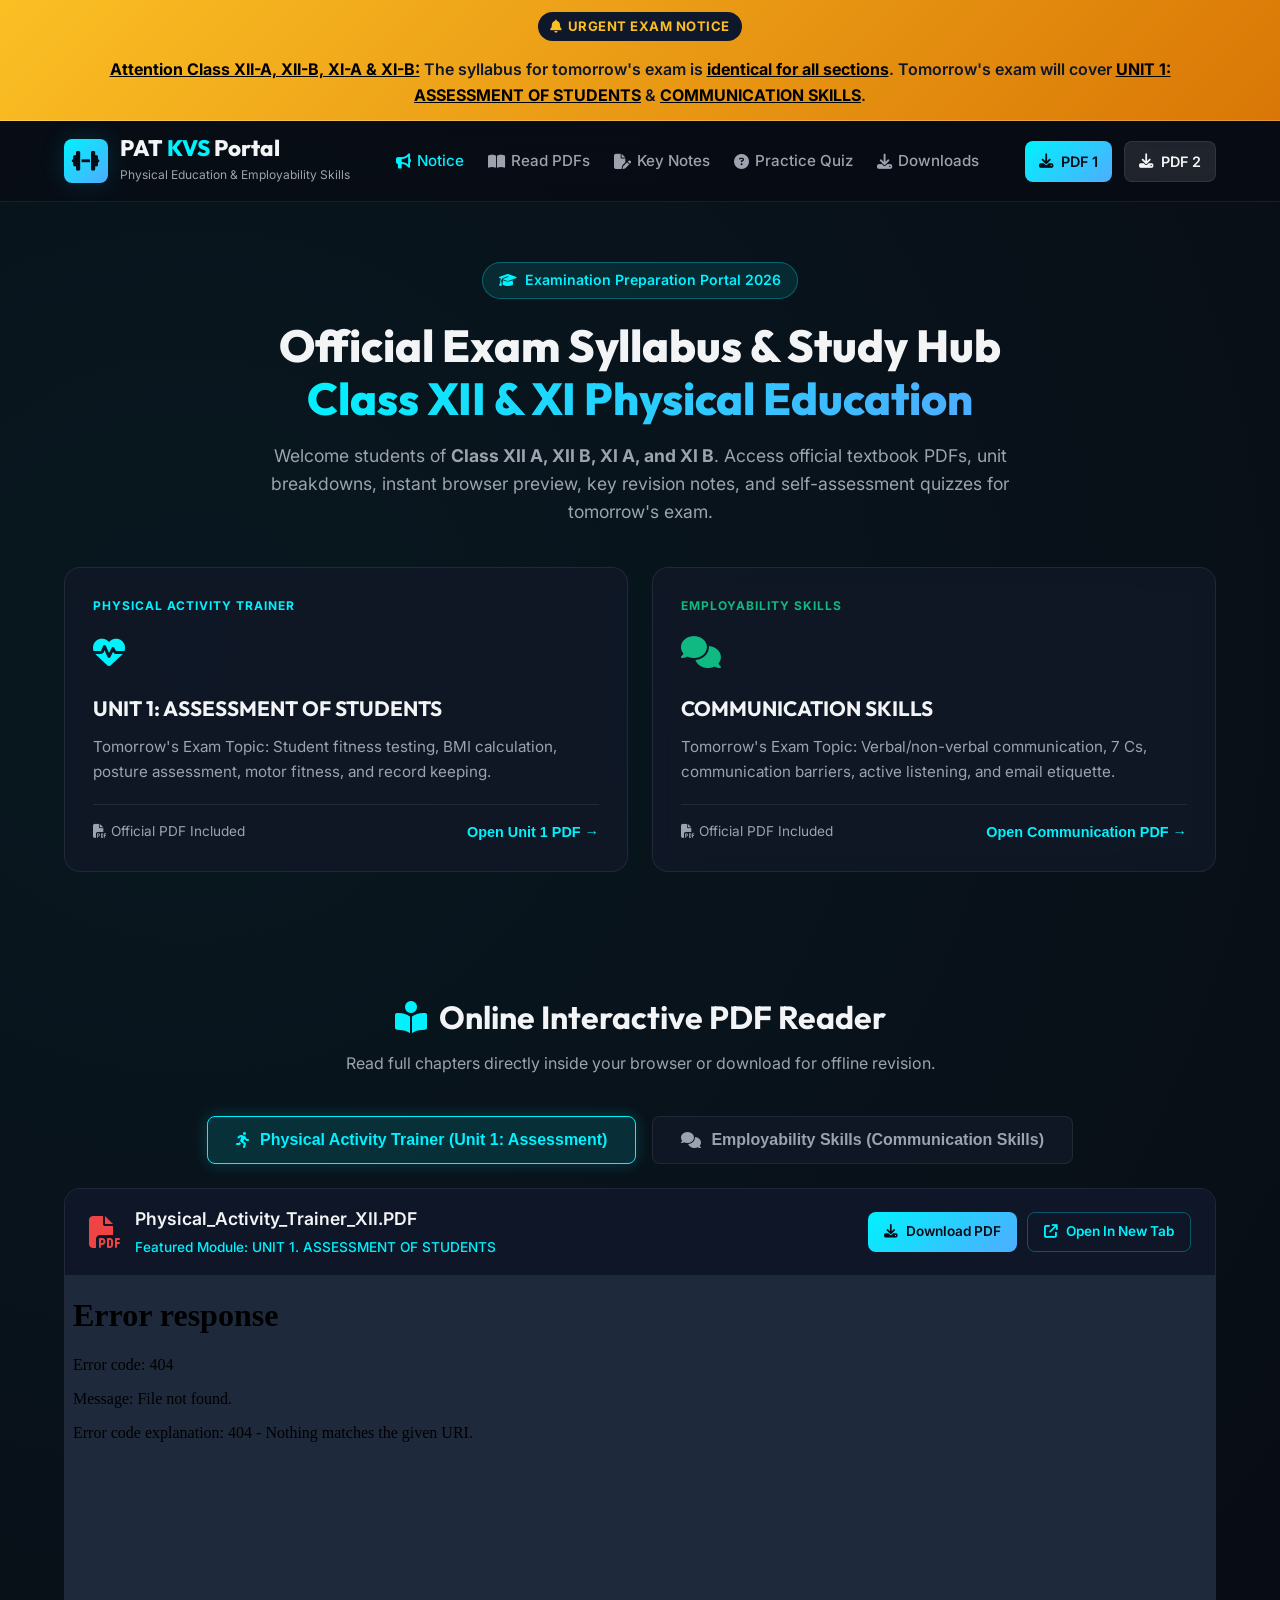
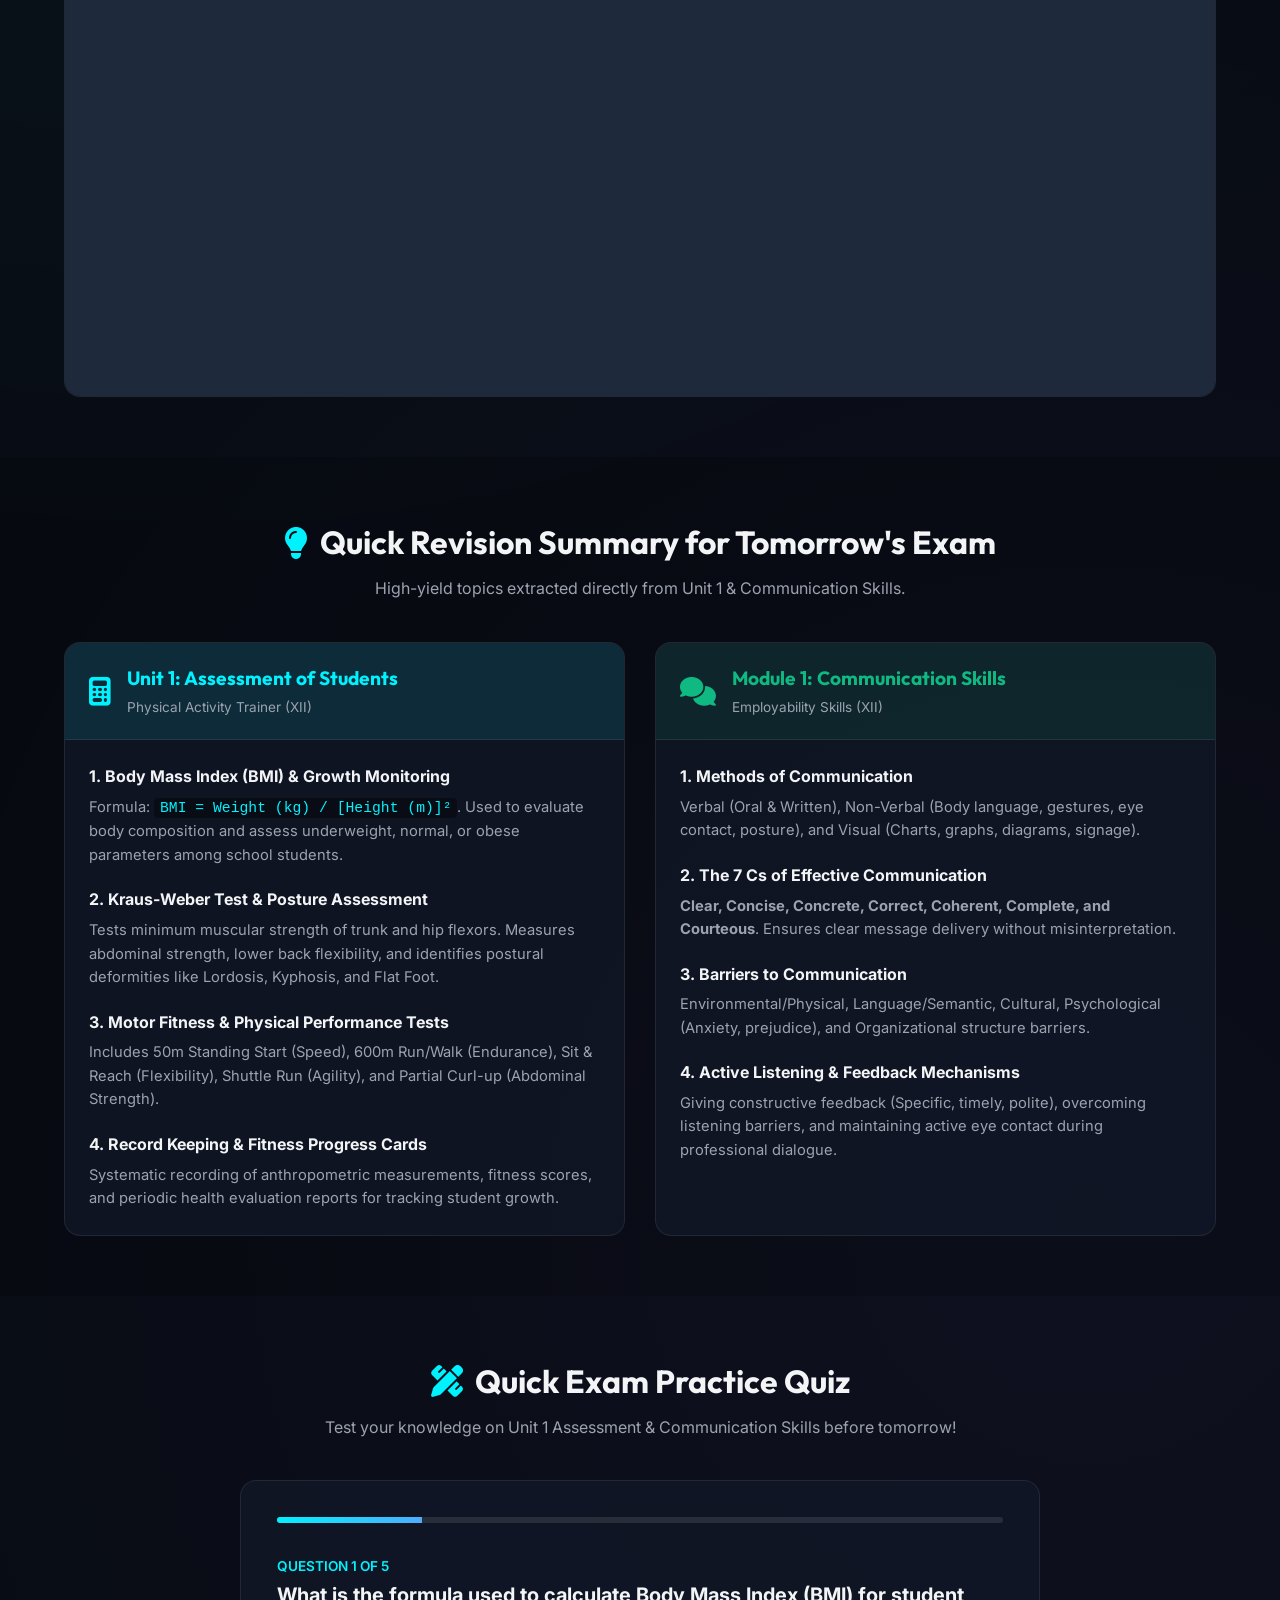
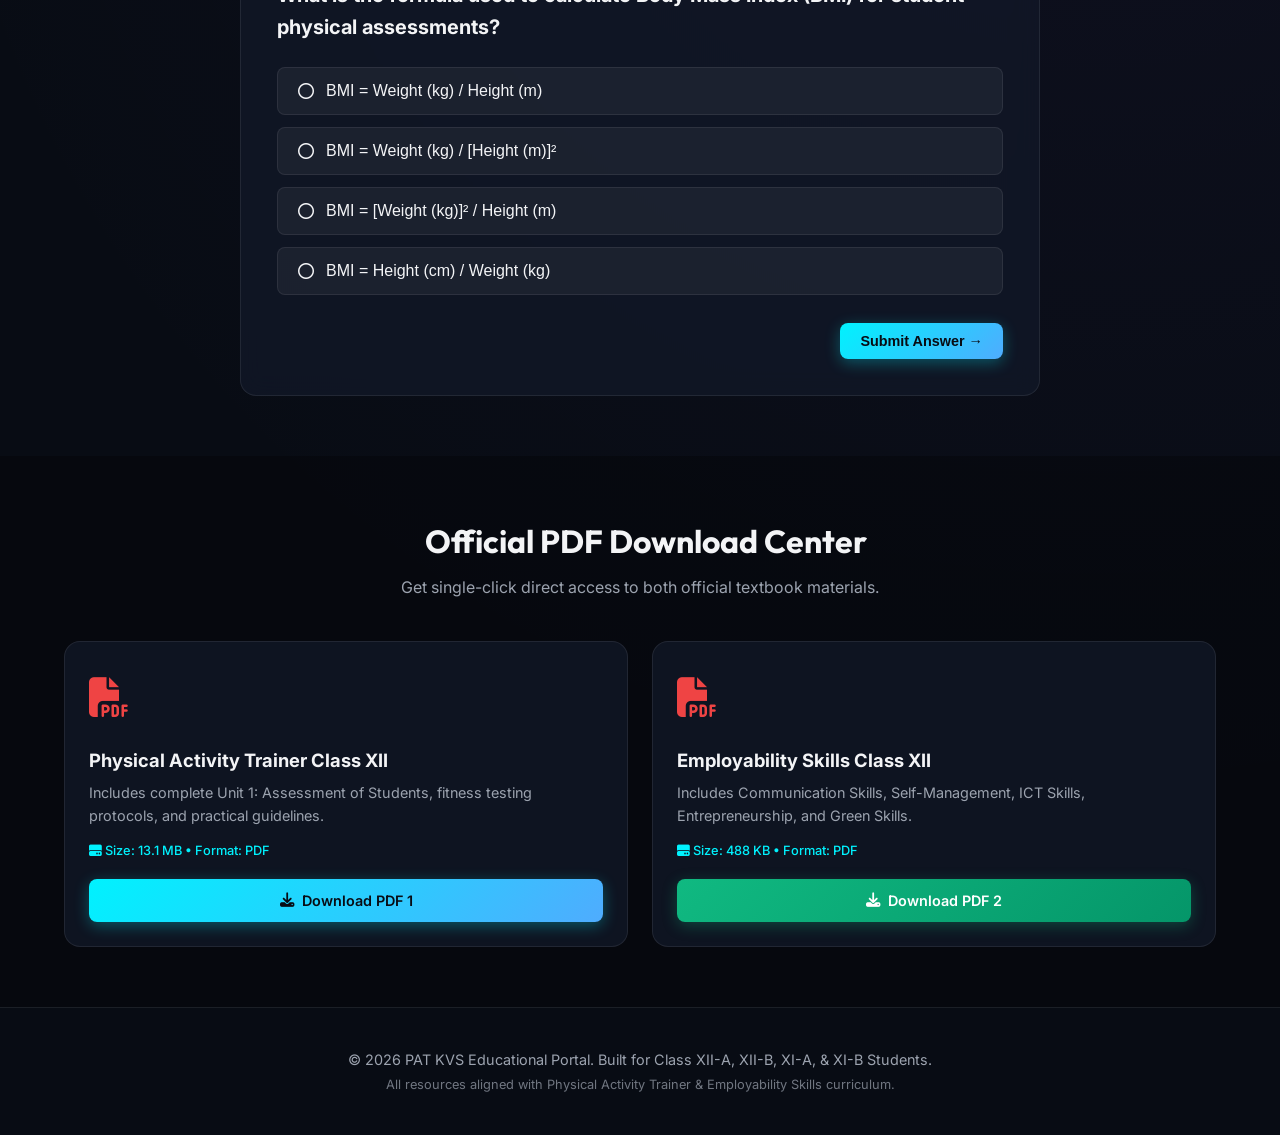
==== public/index.html @ f2307ec0 "Fix Vercel 404 deployment issue: add dual root & public asset mapping and clean static routes" ====
<!DOCTYPE html>
<html lang="en">
<head>
    <meta charset="UTF-8">
    <meta name="viewport" content="width=device-width, initial-scale=1.0">
    <title>KVS Physical Education & Employability Skills Portal | Class XI & XII Exam Syllabus</title>
    <meta name="description" content="Official Study Portal for Physical Activity Trainer (Unit 1: Assessment of Students) and Employability Skills (Communication Skills) for Class XII-A, XII-B, XI-A, XI-B.">
    <!-- Google Fonts -->
    <link rel="preconnect" href="https://fonts.googleapis.com">
    <link rel="preconnect" href="https://fonts.gstatic.com" crossorigin>
    <link href="https://fonts.googleapis.com/css2?family=Inter:wght@300;400;500;600;700&family=Outfit:wght@500;600;700;800&display=swap" rel="stylesheet">
    <!-- Font Awesome Icons -->
    <link rel="stylesheet" href="https://cdnjs.cloudflare.com/ajax/libs/font-awesome/6.4.0/css/all.min.css">
    <link rel="stylesheet" href="style.css">
</head>
<body>
    <!-- Top Announcement Bar -->
    <div class="announcement-bar" id="announcement-banner">
        <div class="container announcement-content">
            <span class="pulse-badge"><i class="fa-solid fa-bell"></i> URGENT EXAM NOTICE</span>
            <p class="announcement-text">
                <strong>Attention Class XII-A, XII-B, XI-A & XI-B:</strong> The syllabus for tomorrow's exam is <strong>identical for all sections</strong>. 
                Tomorrow's exam will cover <strong>UNIT 1: ASSESSMENT OF STUDENTS</strong> & <strong>COMMUNICATION SKILLS</strong>.
            </p>
        </div>
    </div>

    <!-- Navigation Header -->
    <header class="navbar">
        <div class="container navbar-container">
            <div class="logo-group">
                <div class="logo-icon">
                    <i class="fa-solid fa-dumbbell"></i>
                </div>
                <div class="logo-text">
                    <h1>PAT <span>KVS</span> Portal</h1>
                    <span class="sub-logo">Physical Education & Employability Skills</span>
                </div>
            </div>

            <nav class="nav-links">
                <a href="#notice" class="nav-item active"><i class="fa-solid fa-bullhorn"></i> Notice</a>
                <a href="#viewer" class="nav-item"><i class="fa-solid fa-book-open"></i> Read PDFs</a>
                <a href="#study-notes" class="nav-item"><i class="fa-solid fa-file-pen"></i> Key Notes</a>
                <a href="#quiz" class="nav-item"><i class="fa-solid fa-circle-question"></i> Practice Quiz</a>
                <a href="#downloads" class="nav-item"><i class="fa-solid fa-download"></i> Downloads</a>
            </nav>

            <div class="action-buttons">
                <a href="pdfs/Physical_Activity_Trainer_XII.pdf" download class="btn btn-primary-sm">
                    <i class="fa-solid fa-download"></i> PDF 1
                </a>
                <a href="pdfs/Employability_Skills_XII.pdf" download class="btn btn-secondary-sm">
                    <i class="fa-solid fa-download"></i> PDF 2
                </a>
            </div>
        </div>
    </header>

    <!-- Main Content -->
    <main>
        <!-- Hero Section -->
        <section class="hero" id="notice">
            <div class="container hero-container">
                <div class="hero-badge">
                    <i class="fa-solid fa-graduation-cap"></i> Examination Preparation Portal 2026
                </div>
                <h1 class="hero-title">
                    Official Exam Syllabus & Study Hub<br>
                    <span class="text-gradient">Class XII & XI Physical Education</span>
                </h1>
                <p class="hero-description">
                    Welcome students of <strong>Class XII A, XII B, XI A, and XI B</strong>. Access official textbook PDFs, unit breakdowns, instant browser preview, key revision notes, and self-assessment quizzes for tomorrow's exam.
                </p>

                <!-- High Priority Syllabus Cards -->
                <div class="syllabus-alert-grid">
                    <div class="alert-card card-pat">
                        <div class="card-tag">Physical Activity Trainer</div>
                        <div class="card-icon"><i class="fa-solid fa-heart-pulse"></i></div>
                        <h3>UNIT 1: ASSESSMENT OF STUDENTS</h3>
                        <p>Tomorrow's Exam Topic: Student fitness testing, BMI calculation, posture assessment, motor fitness, and record keeping.</p>
                        <div class="card-meta">
                            <span><i class="fa-solid fa-file-pdf"></i> Official PDF Included</span>
                            <button onclick="switchTab('pat')" class="link-btn">Open Unit 1 PDF &rarr;</button>
                        </div>
                    </div>

                    <div class="alert-card card-es">
                        <div class="card-tag">Employability Skills</div>
                        <div class="card-icon"><i class="fa-solid fa-comments"></i></div>
                        <h3>COMMUNICATION SKILLS</h3>
                        <p>Tomorrow's Exam Topic: Verbal/non-verbal communication, 7 Cs, communication barriers, active listening, and email etiquette.</p>
                        <div class="card-meta">
                            <span><i class="fa-solid fa-file-pdf"></i> Official PDF Included</span>
                            <button onclick="switchTab('es')" class="link-btn">Open Communication PDF &rarr;</button>
                        </div>
                    </div>
                </div>
            </div>
        </section>

        <!-- Interactive PDF Reader Section -->
        <section class="viewer-section" id="viewer">
            <div class="container">
                <div class="section-header">
                    <h2><i class="fa-solid fa-book-reader"></i> Online Interactive PDF Reader</h2>
                    <p>Read full chapters directly inside your browser or download for offline revision.</p>
                </div>

                <!-- Tab Controls -->
                <div class="tab-controls">
                    <button class="tab-btn active" id="tab-pat" onclick="switchTab('pat')">
                        <i class="fa-solid fa-person-running"></i>
                        <span>Physical Activity Trainer (Unit 1: Assessment)</span>
                    </button>
                    <button class="tab-btn" id="tab-es" onclick="switchTab('es')">
                        <i class="fa-solid fa-comments"></i>
                        <span>Employability Skills (Communication Skills)</span>
                    </button>
                </div>

                <!-- PDF Viewer Display Card -->
                <div class="pdf-card">
                    <div class="pdf-toolbar">
                        <div class="pdf-info">
                            <i class="fa-solid fa-file-pdf pdf-icon"></i>
                            <div>
                                <h4 id="pdf-title">Physical_Activity_Trainer_XII.PDF</h4>
                                <span class="pdf-subtitle" id="pdf-subtitle">Featured Module: UNIT 1. ASSESSMENT OF STUDENTS</span>
                            </div>
                        </div>
                        <div class="pdf-actions">
                            <a id="pdf-download-link" href="pdfs/Physical_Activity_Trainer_XII.pdf" download class="btn btn-action">
                                <i class="fa-solid fa-download"></i> Download PDF
                            </a>
                            <a id="pdf-open-link" href="pdfs/Physical_Activity_Trainer_XII.pdf" target="_blank" class="btn btn-action-outline">
                                <i class="fa-solid fa-arrow-up-right-from-square"></i> Open In New Tab
                            </a>
                        </div>
                    </div>

                    <!-- PDF Frame -->
                    <div class="pdf-frame-container">
                        <iframe id="pdf-frame" src="pdfs/Physical_Activity_Trainer_XII.pdf#toolbar=1" title="Syllabus PDF Viewer"></iframe>
                        <div class="pdf-fallback" id="pdf-fallback">
                            <p>If the PDF viewer does not load automatically on your mobile device, click below to open or download:</p>
                            <a id="pdf-fallback-link" href="pdfs/Physical_Activity_Trainer_XII.pdf" target="_blank" class="btn btn-primary">
                                <i class="fa-solid fa-file-pdf"></i> Open PDF Directly
                            </a>
                        </div>
                    </div>
                </div>
            </div>
        </section>

        <!-- Key Study Notes & Syllabus Summary -->
        <section class="notes-section" id="study-notes">
            <div class="container">
                <div class="section-header">
                    <h2><i class="fa-solid fa-lightbulb"></i> Quick Revision Summary for Tomorrow's Exam</h2>
                    <p>High-yield topics extracted directly from Unit 1 & Communication Skills.</p>
                </div>

                <div class="notes-grid">
                    <!-- Physical Activity Trainer Notes -->
                    <div class="note-card">
                        <div class="note-header pat-theme">
                            <i class="fa-solid fa-calculator"></i>
                            <div>
                                <h3>Unit 1: Assessment of Students</h3>
                                <span>Physical Activity Trainer (XII)</span>
                            </div>
                        </div>
                        <div class="note-body">
                            <div class="topic-item">
                                <h4>1. Body Mass Index (BMI) & Growth Monitoring</h4>
                                <p>Formula: <code>BMI = Weight (kg) / [Height (m)]²</code>. Used to evaluate body composition and assess underweight, normal, or obese parameters among school students.</p>
                            </div>
                            <div class="topic-item">
                                <h4>2. Kraus-Weber Test & Posture Assessment</h4>
                                <p>Tests minimum muscular strength of trunk and hip flexors. Measures abdominal strength, lower back flexibility, and identifies postural deformities like Lordosis, Kyphosis, and Flat Foot.</p>
                            </div>
                            <div class="topic-item">
                                <h4>3. Motor Fitness & Physical Performance Tests</h4>
                                <p>Includes 50m Standing Start (Speed), 600m Run/Walk (Endurance), Sit & Reach (Flexibility), Shuttle Run (Agility), and Partial Curl-up (Abdominal Strength).</p>
                            </div>
                            <div class="topic-item">
                                <h4>4. Record Keeping & Fitness Progress Cards</h4>
                                <p>Systematic recording of anthropometric measurements, fitness scores, and periodic health evaluation reports for tracking student growth.</p>
                            </div>
                        </div>
                    </div>

                    <!-- Employability Skills Notes -->
                    <div class="note-card">
                        <div class="note-header es-theme">
                            <i class="fa-solid fa-comments"></i>
                            <div>
                                <h3>Module 1: Communication Skills</h3>
                                <span>Employability Skills (XII)</span>
                            </div>
                        </div>
                        <div class="note-body">
                            <div class="topic-item">
                                <h4>1. Methods of Communication</h4>
                                <p>Verbal (Oral & Written), Non-Verbal (Body language, gestures, eye contact, posture), and Visual (Charts, graphs, diagrams, signage).</p>
                            </div>
                            <div class="topic-item">
                                <h4>2. The 7 Cs of Effective Communication</h4>
                                <p><strong>Clear, Concise, Concrete, Correct, Coherent, Complete, and Courteous</strong>. Ensures clear message delivery without misinterpretation.</p>
                            </div>
                            <div class="topic-item">
                                <h4>3. Barriers to Communication</h4>
                                <p>Environmental/Physical, Language/Semantic, Cultural, Psychological (Anxiety, prejudice), and Organizational structure barriers.</p>
                            </div>
                            <div class="topic-item">
                                <h4>4. Active Listening & Feedback Mechanisms</h4>
                                <p>Giving constructive feedback (Specific, timely, polite), overcoming listening barriers, and maintaining active eye contact during professional dialogue.</p>
                            </div>
                        </div>
                    </div>
                </div>
            </div>
        </section>

        <!-- Interactive Self-Assessment Quiz -->
        <section class="quiz-section" id="quiz">
            <div class="container">
                <div class="section-header">
                    <h2><i class="fa-solid fa-pen-ruler"></i> Quick Exam Practice Quiz</h2>
                    <p>Test your knowledge on Unit 1 Assessment & Communication Skills before tomorrow!</p>
                </div>

                <div class="quiz-card">
                    <div class="quiz-progress">
                        <div class="progress-bar" id="quiz-progress-bar"></div>
                    </div>
                    <div id="quiz-container">
                        <!-- Questions dynamically loaded via app.js -->
                    </div>
                </div>
            </div>
        </section>

        <!-- Download Center -->
        <section class="downloads-section" id="downloads">
            <div class="container">
                <div class="section-header">
                    <h2><i class="fa-solid fa-folder-arrow-down"></i> Official PDF Download Center</h2>
                    <p>Get single-click direct access to both official textbook materials.</p>
                </div>

                <div class="download-grid">
                    <div class="download-card">
                        <div class="dl-icon"><i class="fa-solid fa-file-pdf"></i></div>
                        <div class="dl-details">
                            <h3>Physical Activity Trainer Class XII</h3>
                            <p>Includes complete Unit 1: Assessment of Students, fitness testing protocols, and practical guidelines.</p>
                            <span class="dl-size"><i class="fa-solid fa-hard-drive"></i> Size: 13.1 MB &bull; Format: PDF</span>
                        </div>
                        <a href="pdfs/Physical_Activity_Trainer_XII.pdf" download class="btn btn-primary">
                            <i class="fa-solid fa-download"></i> Download PDF 1
                        </a>
                    </div>

                    <div class="download-card">
                        <div class="dl-icon"><i class="fa-solid fa-file-pdf"></i></div>
                        <div class="dl-details">
                            <h3>Employability Skills Class XII</h3>
                            <p>Includes Communication Skills, Self-Management, ICT Skills, Entrepreneurship, and Green Skills.</p>
                            <span class="dl-size"><i class="fa-solid fa-hard-drive"></i> Size: 488 KB &bull; Format: PDF</span>
                        </div>
                        <a href="pdfs/Employability_Skills_XII.pdf" download class="btn btn-secondary">
                            <i class="fa-solid fa-download"></i> Download PDF 2
                        </a>
                    </div>
                </div>
            </div>
        </section>
    </main>

    <!-- Footer -->
    <footer class="footer">
        <div class="container footer-content">
            <p>&copy; 2026 PAT KVS Educational Portal. Built for Class XII-A, XII-B, XI-A, & XI-B Students.</p>
            <p class="footer-sub">All resources aligned with Physical Activity Trainer & Employability Skills curriculum.</p>
        </div>
    </footer>

    <script src="app.js"></script>
</body>
</html>
---- public/style.css ----
:root {
    --bg-dark: #080c14;
    --bg-card: rgba(18, 25, 41, 0.75);
    --bg-card-hover: rgba(28, 38, 61, 0.85);
    --primary: #00f2fe;
    --primary-gradient: linear-gradient(135deg, #00f2fe 0%, #4facfe 100%);
    --secondary: #10b981;
    --secondary-gradient: linear-gradient(135deg, #10b981 0%, #059669 100%);
    --accent: #8b5cf6;
    --accent-gradient: linear-gradient(135deg, #a855f7 0%, #6366f1 100%);
    --warning: #f59e0b;
    --warning-gradient: linear-gradient(135deg, #fbbf24 0%, #d97706 100%);
    --text-main: #f3f4f6;
    --text-muted: #9ca3af;
    --border-color: rgba(255, 255, 255, 0.08);
    --border-glow: rgba(0, 242, 254, 0.3);
    --radius-sm: 8px;
    --radius-md: 16px;
    --radius-lg: 24px;
    --shadow-glow: 0 0 25px rgba(0, 242, 254, 0.15);
    --font-heading: 'Outfit', sans-serif;
    --font-body: 'Inter', sans-serif;
}

* {
    margin: 0;
    padding: 0;
    box-sizing: border-box;
    scroll-behavior: smooth;
}

body {
    background-color: var(--bg-dark);
    color: var(--text-main);
    font-family: var(--font-body);
    line-height: 1.6;
    overflow-x: hidden;
    background-image: 
        radial-gradient(circle at 15% 15%, rgba(0, 242, 254, 0.05) 0%, transparent 40%),
        radial-gradient(circle at 85% 65%, rgba(139, 92, 246, 0.05) 0%, transparent 40%);
}

.container {
    max-width: 1200px;
    margin: 0 auto;
    padding: 0 24px;
}

/* Announcement Bar */
.announcement-bar {
    background: var(--warning-gradient);
    color: #0f172a;
    padding: 12px 0;
    font-weight: 600;
    border-bottom: 1px solid rgba(255, 255, 255, 0.2);
}

.announcement-content {
    display: flex;
    align-items: center;
    gap: 16px;
    justify-content: center;
    flex-wrap: wrap;
    text-align: center;
}

.pulse-badge {
    background: #0f172a;
    color: #fbbf24;
    padding: 4px 12px;
    border-radius: 20px;
    font-size: 0.82rem;
    font-weight: 700;
    letter-spacing: 0.5px;
    display: flex;
    align-items: center;
    gap: 6px;
    animation: pulse 2s infinite;
}

@keyframes pulse {
    0% { transform: scale(1); box-shadow: 0 0 0 0 rgba(251, 191, 36, 0.4); }
    70% { transform: scale(1.03); box-shadow: 0 0 0 10px rgba(251, 191, 36, 0); }
    100% { transform: scale(1); box-shadow: 0 0 0 0 rgba(251, 191, 36, 0); }
}

.announcement-text strong {
    color: #000;
    text-decoration: underline;
}

/* Navbar */
.navbar {
    background: rgba(8, 12, 20, 0.85);
    backdrop-filter: blur(16px);
    position: sticky;
    top: 0;
    z-index: 100;
    border-bottom: 1px solid var(--border-color);
}

.navbar-container {
    display: flex;
    justify-content: space-between;
    align-items: center;
    height: 80px;
}

.logo-group {
    display: flex;
    align-items: center;
    gap: 12px;
}

.logo-icon {
    width: 44px;
    height: 44px;
    background: var(--primary-gradient);
    border-radius: var(--radius-sm);
    display: flex;
    align-items: center;
    justify-content: center;
    color: #080c14;
    font-size: 1.4rem;
    box-shadow: var(--shadow-glow);
}

.logo-text h1 {
    font-family: var(--font-heading);
    font-size: 1.4rem;
    font-weight: 800;
    line-height: 1.1;
}

.logo-text h1 span {
    color: var(--primary);
}

.sub-logo {
    font-size: 0.75rem;
    color: var(--text-muted);
}

.nav-links {
    display: flex;
    gap: 24px;
}

.nav-item {
    color: var(--text-muted);
    text-decoration: none;
    font-weight: 500;
    font-size: 0.95rem;
    transition: all 0.3s ease;
    display: flex;
    align-items: center;
    gap: 6px;
}

.nav-item:hover, .nav-item.active {
    color: var(--primary);
}

.action-buttons {
    display: flex;
    gap: 12px;
}

.btn {
    display: inline-flex;
    align-items: center;
    justify-content: center;
    gap: 8px;
    padding: 10px 20px;
    border-radius: var(--radius-sm);
    font-weight: 600;
    font-size: 0.9rem;
    text-decoration: none;
    cursor: pointer;
    transition: all 0.3s ease;
    border: none;
}

.btn-primary-sm {
    background: var(--primary-gradient);
    color: #080c14;
    padding: 8px 14px;
}

.btn-secondary-sm {
    background: rgba(255, 255, 255, 0.1);
    color: var(--text-main);
    border: 1px solid var(--border-color);
    padding: 8px 14px;
}

.btn-primary-sm:hover, .btn-secondary-sm:hover {
    transform: translateY(-2px);
}

/* Buttons */
.btn-primary {
    background: var(--primary-gradient);
    color: #080c14;
    box-shadow: 0 4px 15px rgba(0, 242, 254, 0.3);
}

.btn-primary:hover {
    transform: translateY(-2px);
    box-shadow: 0 6px 20px rgba(0, 242, 254, 0.5);
}

.btn-secondary {
    background: var(--secondary-gradient);
    color: #ffffff;
    box-shadow: 0 4px 15px rgba(16, 185, 129, 0.3);
}

.btn-secondary:hover {
    transform: translateY(-2px);
    box-shadow: 0 6px 20px rgba(16, 185, 129, 0.5);
}

.btn-action {
    background: var(--primary-gradient);
    color: #080c14;
    padding: 8px 16px;
    font-size: 0.85rem;
}

.btn-action-outline {
    background: transparent;
    border: 1px solid var(--border-glow);
    color: var(--primary);
    padding: 8px 16px;
    font-size: 0.85rem;
}

.btn-action-outline:hover {
    background: rgba(0, 242, 254, 0.1);
}

/* Hero Section */
.hero {
    padding: 60px 0;
    text-align: center;
}

.hero-badge {
    display: inline-flex;
    align-items: center;
    gap: 8px;
    background: rgba(0, 242, 254, 0.1);
    border: 1px solid var(--border-glow);
    color: var(--primary);
    padding: 6px 16px;
    border-radius: 30px;
    font-size: 0.88rem;
    font-weight: 600;
    margin-bottom: 20px;
}

.hero-title {
    font-family: var(--font-heading);
    font-size: 2.8rem;
    font-weight: 800;
    line-height: 1.2;
    margin-bottom: 16px;
}

.text-gradient {
    background: var(--primary-gradient);
    -webkit-background-clip: text;
    -webkit-text-fill-color: transparent;
}

.hero-description {
    max-width: 780px;
    margin: 0 auto 40px auto;
    color: var(--text-muted);
    font-size: 1.1rem;
}

.syllabus-alert-grid {
    display: grid;
    grid-template-columns: repeat(auto-fit, minmax(320px, 1fr));
    gap: 24px;
    margin-top: 30px;
}

.alert-card {
    background: var(--bg-card);
    border: 1px solid var(--border-color);
    border-radius: var(--radius-md);
    padding: 28px;
    text-align: left;
    position: relative;
    backdrop-filter: blur(12px);
    transition: all 0.3s ease;
}

.alert-card:hover {
    transform: translateY(-4px);
    border-color: var(--border-glow);
    box-shadow: var(--shadow-glow);
}

.card-tag {
    font-size: 0.75rem;
    text-transform: uppercase;
    font-weight: 700;
    letter-spacing: 1px;
    color: var(--primary);
    margin-bottom: 12px;
}

.card-icon {
    font-size: 2rem;
    margin-bottom: 14px;
    color: var(--primary);
}

.card-es .card-tag, .card-es .card-icon {
    color: var(--secondary);
}

.alert-card h3 {
    font-family: var(--font-heading);
    font-size: 1.3rem;
    margin-bottom: 10px;
}

.alert-card p {
    color: var(--text-muted);
    font-size: 0.95rem;
    margin-bottom: 20px;
}

.card-meta {
    display: flex;
    justify-content: space-between;
    align-items: center;
    border-top: 1px solid var(--border-color);
    padding-top: 16px;
    font-size: 0.85rem;
    color: var(--text-muted);
}

.link-btn {
    background: none;
    border: none;
    color: var(--primary);
    font-weight: 600;
    cursor: pointer;
    font-size: 0.9rem;
    transition: transform 0.2s ease;
}

.link-btn:hover {
    transform: translateX(4px);
}

/* Sections */
.section-header {
    text-align: center;
    margin-bottom: 40px;
}

.section-header h2 {
    font-family: var(--font-heading);
    font-size: 2rem;
    font-weight: 700;
    margin-bottom: 8px;
    display: flex;
    align-items: center;
    justify-content: center;
    gap: 12px;
}

.section-header h2 i {
    color: var(--primary);
}

.section-header p {
    color: var(--text-muted);
}

/* Viewer Section */
.viewer-section {
    padding: 60px 0;
}

.tab-controls {
    display: flex;
    justify-content: center;
    gap: 16px;
    margin-bottom: 24px;
    flex-wrap: wrap;
}

.tab-btn {
    background: var(--bg-card);
    border: 1px solid var(--border-color);
    color: var(--text-muted);
    padding: 14px 28px;
    border-radius: var(--radius-sm);
    font-size: 1rem;
    font-weight: 600;
    cursor: pointer;
    display: flex;
    align-items: center;
    gap: 10px;
    transition: all 0.3s ease;
}

.tab-btn:hover {
    background: var(--bg-card-hover);
    color: var(--text-main);
}

.tab-btn.active {
    background: rgba(0, 242, 254, 0.12);
    border-color: var(--primary);
    color: var(--primary);
    box-shadow: 0 0 15px rgba(0, 242, 254, 0.2);
}

.pdf-card {
    background: var(--bg-card);
    border: 1px solid var(--border-color);
    border-radius: var(--radius-md);
    overflow: hidden;
    backdrop-filter: blur(16px);
}

.pdf-toolbar {
    background: rgba(15, 23, 42, 0.9);
    padding: 16px 24px;
    display: flex;
    justify-content: space-between;
    align-items: center;
    border-bottom: 1px solid var(--border-color);
    flex-wrap: wrap;
    gap: 16px;
}

.pdf-info {
    display: flex;
    align-items: center;
    gap: 14px;
}

.pdf-icon {
    font-size: 2rem;
    color: #ef4444;
}

.pdf-info h4 {
    font-size: 1.1rem;
    font-weight: 600;
}

.pdf-subtitle {
    font-size: 0.85rem;
    color: var(--primary);
    font-weight: 500;
}

.pdf-actions {
    display: flex;
    gap: 10px;
}

.pdf-frame-container {
    height: 720px;
    position: relative;
    background: #1e293b;
}

.pdf-frame-container iframe {
    width: 100%;
    height: 100%;
    border: none;
}

.pdf-fallback {
    display: none;
    position: absolute;
    top: 50%;
    left: 50%;
    transform: translate(-50%, -50%);
    text-align: center;
    background: rgba(15, 23, 42, 0.95);
    padding: 30px;
    border-radius: var(--radius-md);
    border: 1px solid var(--border-color);
}

/* Notes Section */
.notes-section {
    padding: 60px 0;
    background: rgba(0, 0, 0, 0.2);
}

.notes-grid {
    display: grid;
    grid-template-columns: repeat(auto-fit, minmax(450px, 1fr));
    gap: 30px;
}

@media (max-width: 768px) {
    .notes-grid {
        grid-template-columns: 1fr;
    }
}

.note-card {
    background: var(--bg-card);
    border: 1px solid var(--border-color);
    border-radius: var(--radius-md);
    overflow: hidden;
}

.note-header {
    padding: 20px 24px;
    display: flex;
    align-items: center;
    gap: 16px;
    border-bottom: 1px solid var(--border-color);
}

.note-header.pat-theme {
    background: rgba(0, 242, 254, 0.1);
    color: var(--primary);
}

.note-header.es-theme {
    background: rgba(16, 185, 129, 0.1);
    color: var(--secondary);
}

.note-header i {
    font-size: 1.8rem;
}

.note-header h3 {
    font-size: 1.2rem;
    font-family: var(--font-heading);
}

.note-header span {
    font-size: 0.85rem;
    color: var(--text-muted);
}

.note-body {
    padding: 24px;
    display: flex;
    flex-direction: column;
    gap: 20px;
}

.topic-item h4 {
    color: var(--text-main);
    font-size: 1rem;
    margin-bottom: 6px;
}

.topic-item p {
    color: var(--text-muted);
    font-size: 0.92rem;
}

.topic-item code {
    background: rgba(0, 0, 0, 0.4);
    color: var(--primary);
    padding: 2px 6px;
    border-radius: 4px;
    font-family: monospace;
}

/* Quiz Section */
.quiz-section {
    padding: 60px 0;
}

.quiz-card {
    background: var(--bg-card);
    border: 1px solid var(--border-color);
    border-radius: var(--radius-md);
    padding: 36px;
    max-width: 800px;
    margin: 0 auto;
    backdrop-filter: blur(12px);
}

.quiz-progress {
    height: 6px;
    background: rgba(255, 255, 255, 0.1);
    border-radius: 3px;
    margin-bottom: 30px;
    overflow: hidden;
}

.progress-bar {
    height: 100%;
    width: 20%;
    background: var(--primary-gradient);
    transition: width 0.3s ease;
}

.quiz-question-box h3 {
    font-size: 1.25rem;
    margin-bottom: 24px;
}

.quiz-options {
    display: flex;
    flex-direction: column;
    gap: 12px;
    margin-bottom: 28px;
}

.option-btn {
    background: rgba(255, 255, 255, 0.05);
    border: 1px solid var(--border-color);
    color: var(--text-main);
    padding: 14px 20px;
    border-radius: var(--radius-sm);
    text-align: left;
    font-size: 1rem;
    cursor: pointer;
    transition: all 0.2s ease;
    display: flex;
    align-items: center;
    gap: 12px;
}

.option-btn:hover {
    background: rgba(255, 255, 255, 0.1);
    border-color: var(--primary);
}

.option-btn.selected {
    background: rgba(0, 242, 254, 0.15);
    border-color: var(--primary);
    color: var(--primary);
}

.option-btn.correct {
    background: rgba(16, 185, 129, 0.2);
    border-color: var(--secondary);
    color: #ffffff;
}

.option-btn.wrong {
    background: rgba(239, 68, 68, 0.2);
    border-color: #ef4444;
    color: #ffffff;
}

.quiz-footer {
    display: flex;
    justify-content: space-between;
    align-items: center;
}

.quiz-explanation {
    margin-top: 16px;
    padding: 14px;
    background: rgba(0, 242, 254, 0.08);
    border-left: 4px solid var(--primary);
    border-radius: 4px;
    font-size: 0.9rem;
    color: var(--text-main);
}

/* Downloads Section */
.downloads-section {
    padding: 60px 0;
    background: rgba(0, 0, 0, 0.3);
}

.download-grid {
    display: grid;
    grid-template-columns: repeat(auto-fit, minmax(350px, 1fr));
    gap: 24px;
}

.download-card {
    background: var(--bg-card);
    border: 1px solid var(--border-color);
    border-radius: var(--radius-md);
    padding: 24px;
    display: flex;
    flex-direction: column;
    gap: 16px;
}

.dl-icon {
    font-size: 2.5rem;
    color: #ef4444;
}

.dl-details h3 {
    font-size: 1.15rem;
    margin-bottom: 6px;
}

.dl-details p {
    font-size: 0.9rem;
    color: var(--text-muted);
    margin-bottom: 10px;
}

.dl-size {
    font-size: 0.8rem;
    color: var(--primary);
    font-weight: 500;
}

/* Footer */
.footer {
    padding: 40px 0;
    border-top: 1px solid var(--border-color);
    text-align: center;
    color: var(--text-muted);
    font-size: 0.9rem;
}

.footer-sub {
    font-size: 0.8rem;
    margin-top: 4px;
    opacity: 0.7;
}

/* Mobile Responsive */
@media (max-width: 900px) {
    .nav-links {
        display: none;
    }
    .hero-title {
        font-size: 2.1rem;
    }
    .pdf-frame-container {
        height: 500px;
    }
}
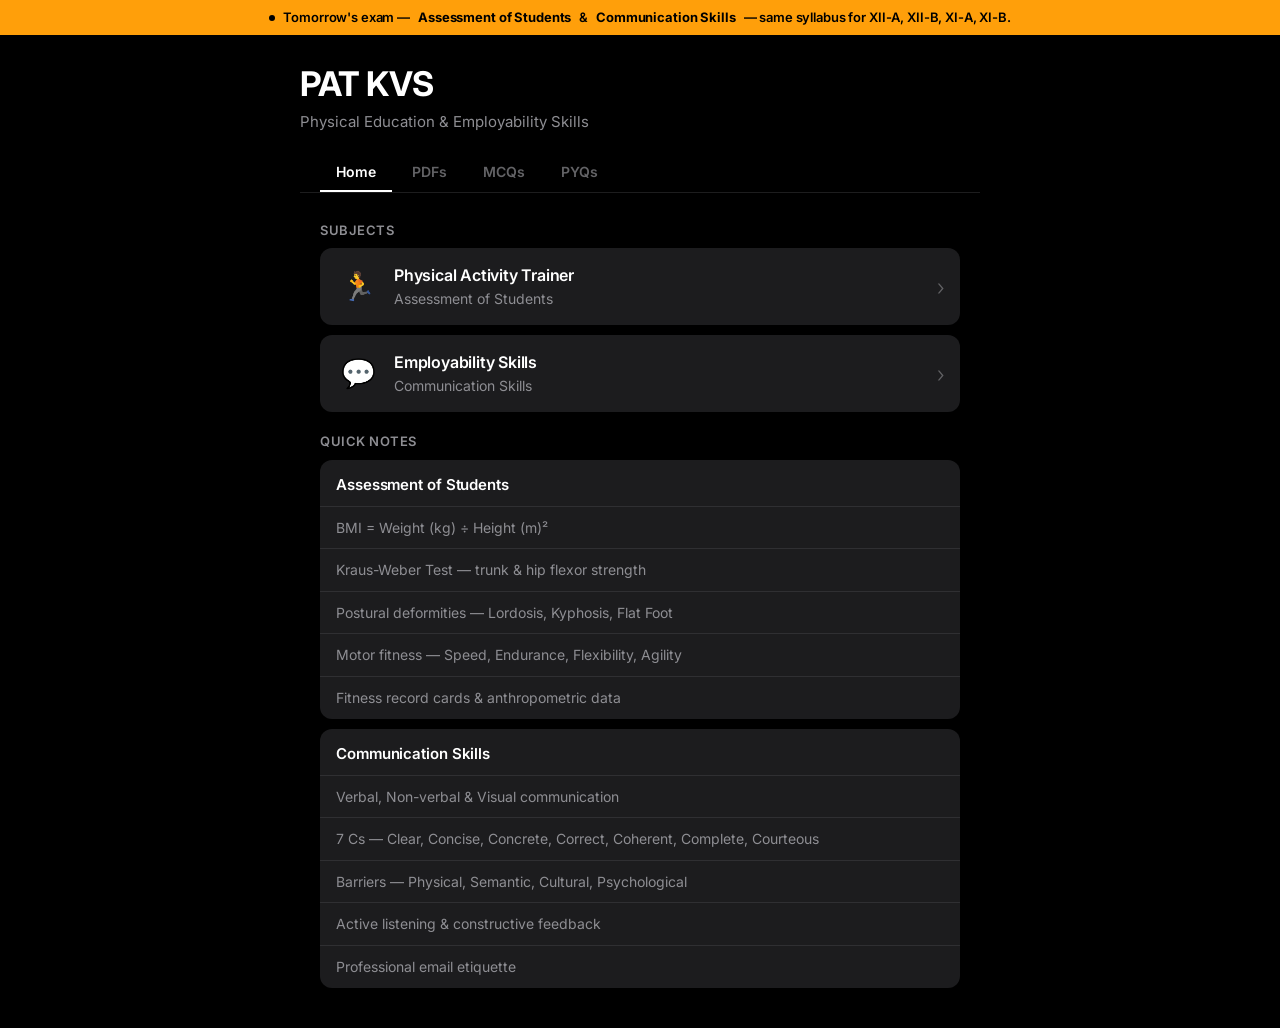
==== commit 58601ceb: "Redesign: iOS minimal dark theme, separate pages, MCQ and PYQ sections, removed bloat" ====
--- a/public/index.html
+++ b/public/index.html
@@ -2,291 +2,139 @@
 <html lang="en">
 <head>
     <meta charset="UTF-8">
-    <meta name="viewport" content="width=device-width, initial-scale=1.0">
-    <title>KVS Physical Education & Employability Skills Portal | Class XI & XII Exam Syllabus</title>
-    <meta name="description" content="Official Study Portal for Physical Activity Trainer (Unit 1: Assessment of Students) and Employability Skills (Communication Skills) for Class XII-A, XII-B, XI-A, XI-B.">
-    <!-- Google Fonts -->
+    <meta name="viewport" content="width=device-width, initial-scale=1.0, viewport-fit=cover">
+    <title>PAT KVS — Study Portal</title>
+    <meta name="description" content="Physical Education & Employability Skills study portal for KVS students.">
     <link rel="preconnect" href="https://fonts.googleapis.com">
     <link rel="preconnect" href="https://fonts.gstatic.com" crossorigin>
-    <link href="https://fonts.googleapis.com/css2?family=Inter:wght@300;400;500;600;700&family=Outfit:wght@500;600;700;800&display=swap" rel="stylesheet">
-    <!-- Font Awesome Icons -->
-    <link rel="stylesheet" href="https://cdnjs.cloudflare.com/ajax/libs/font-awesome/6.4.0/css/all.min.css">
+    <link href="https://fonts.googleapis.com/css2?family=Inter:wght@400;500;600;700&display=swap" rel="stylesheet">
     <link rel="stylesheet" href="style.css">
 </head>
 <body>
-    <!-- Top Announcement Bar -->
-    <div class="announcement-bar" id="announcement-banner">
-        <div class="container announcement-content">
-            <span class="pulse-badge"><i class="fa-solid fa-bell"></i> URGENT EXAM NOTICE</span>
-            <p class="announcement-text">
-                <strong>Attention Class XII-A, XII-B, XI-A & XI-B:</strong> The syllabus for tomorrow's exam is <strong>identical for all sections</strong>. 
-                Tomorrow's exam will cover <strong>UNIT 1: ASSESSMENT OF STUDENTS</strong> & <strong>COMMUNICATION SKILLS</strong>.
-            </p>
-        </div>
+
+    <!-- Notice Strip -->
+    <div class="notice-strip">
+        <span class="notice-dot"></span>
+        Tomorrow's exam — <strong>Assessment of Students</strong> &amp; <strong>Communication Skills</strong> — same syllabus for XII-A, XII-B, XI-A, XI-B.
     </div>
 
-    <!-- Navigation Header -->
-    <header class="navbar">
-        <div class="container navbar-container">
-            <div class="logo-group">
-                <div class="logo-icon">
-                    <i class="fa-solid fa-dumbbell"></i>
+    <!-- Header -->
+    <header class="header">
+        <div class="header-inner">
+            <div class="header-title">PAT KVS</div>
+            <div class="header-subtitle">Physical Education &amp; Employability Skills</div>
+        </div>
+    </header>
+
+    <!-- Tab Navigation -->
+    <nav class="tab-bar">
+        <button class="tab active" data-page="home">Home</button>
+        <button class="tab" data-page="pdfs">PDFs</button>
+        <button class="tab" data-page="mcq">MCQs</button>
+        <button class="tab" data-page="pyq">PYQs</button>
+    </nav>
+
+    <!-- Pages -->
+    <main class="main">
+
+        <!-- HOME PAGE -->
+        <section class="page active" id="page-home">
+            <div class="section-label">Subjects</div>
+            <div class="card-group">
+                <div class="card" onclick="document.querySelector('[data-page=pdfs]').click()">
+                    <div class="card-icon">🏃</div>
+                    <div class="card-body">
+                        <div class="card-title">Physical Activity Trainer</div>
+                        <div class="card-desc">Assessment of Students</div>
+                    </div>
+                    <div class="card-arrow">›</div>
                 </div>
-                <div class="logo-text">
-                    <h1>PAT <span>KVS</span> Portal</h1>
-                    <span class="sub-logo">Physical Education & Employability Skills</span>
+                <div class="card" onclick="document.querySelector('[data-page=pdfs]').click()">
+                    <div class="card-icon">💬</div>
+                    <div class="card-body">
+                        <div class="card-title">Employability Skills</div>
+                        <div class="card-desc">Communication Skills</div>
+                    </div>
+                    <div class="card-arrow">›</div>
                 </div>
             </div>
 
-            <nav class="nav-links">
-                <a href="#notice" class="nav-item active"><i class="fa-solid fa-bullhorn"></i> Notice</a>
-                <a href="#viewer" class="nav-item"><i class="fa-solid fa-book-open"></i> Read PDFs</a>
-                <a href="#study-notes" class="nav-item"><i class="fa-solid fa-file-pen"></i> Key Notes</a>
-                <a href="#quiz" class="nav-item"><i class="fa-solid fa-circle-question"></i> Practice Quiz</a>
-                <a href="#downloads" class="nav-item"><i class="fa-solid fa-download"></i> Downloads</a>
-            </nav>
+            <div class="section-label">Quick Notes</div>
+            <div class="card-group">
+                <div class="list-card">
+                    <div class="list-header">Assessment of Students</div>
+                    <div class="list-item">BMI = Weight (kg) ÷ Height (m)²</div>
+                    <div class="list-item">Kraus-Weber Test — trunk & hip flexor strength</div>
+                    <div class="list-item">Postural deformities — Lordosis, Kyphosis, Flat Foot</div>
+                    <div class="list-item">Motor fitness — Speed, Endurance, Flexibility, Agility</div>
+                    <div class="list-item">Fitness record cards & anthropometric data</div>
+                </div>
+                <div class="list-card">
+                    <div class="list-header">Communication Skills</div>
+                    <div class="list-item">Verbal, Non-verbal & Visual communication</div>
+                    <div class="list-item">7 Cs — Clear, Concise, Concrete, Correct, Coherent, Complete, Courteous</div>
+                    <div class="list-item">Barriers — Physical, Semantic, Cultural, Psychological</div>
+                    <div class="list-item">Active listening & constructive feedback</div>
+                    <div class="list-item">Professional email etiquette</div>
+                </div>
+            </div>
+        </section>
 
-            <div class="action-buttons">
-                <a href="pdfs/Physical_Activity_Trainer_XII.pdf" download class="btn btn-primary-sm">
-                    <i class="fa-solid fa-download"></i> PDF 1
-                </a>
-                <a href="pdfs/Employability_Skills_XII.pdf" download class="btn btn-secondary-sm">
-                    <i class="fa-solid fa-download"></i> PDF 2
-                </a>
-            </div>
-        </div>
-    </header>
-
-    <!-- Main Content -->
-    <main>
-        <!-- Hero Section -->
-        <section class="hero" id="notice">
-            <div class="container hero-container">
-                <div class="hero-badge">
-                    <i class="fa-solid fa-graduation-cap"></i> Examination Preparation Portal 2026
-                </div>
-                <h1 class="hero-title">
-                    Official Exam Syllabus & Study Hub<br>
-                    <span class="text-gradient">Class XII & XI Physical Education</span>
-                </h1>
-                <p class="hero-description">
-                    Welcome students of <strong>Class XII A, XII B, XI A, and XI B</strong>. Access official textbook PDFs, unit breakdowns, instant browser preview, key revision notes, and self-assessment quizzes for tomorrow's exam.
-                </p>
-
-                <!-- High Priority Syllabus Cards -->
-                <div class="syllabus-alert-grid">
-                    <div class="alert-card card-pat">
-                        <div class="card-tag">Physical Activity Trainer</div>
-                        <div class="card-icon"><i class="fa-solid fa-heart-pulse"></i></div>
-                        <h3>UNIT 1: ASSESSMENT OF STUDENTS</h3>
-                        <p>Tomorrow's Exam Topic: Student fitness testing, BMI calculation, posture assessment, motor fitness, and record keeping.</p>
-                        <div class="card-meta">
-                            <span><i class="fa-solid fa-file-pdf"></i> Official PDF Included</span>
-                            <button onclick="switchTab('pat')" class="link-btn">Open Unit 1 PDF &rarr;</button>
+        <!-- PDFs PAGE -->
+        <section class="page" id="page-pdfs">
+            <div class="section-label">Textbook PDFs</div>
+            <div class="card-group">
+                <div class="pdf-card">
+                    <div class="pdf-header">
+                        <div>
+                            <div class="pdf-name">Physical Activity Trainer</div>
+                            <div class="pdf-meta">Assessment of Students · 13.1 MB</div>
+                        </div>
+                        <div class="pdf-actions">
+                            <a href="pdfs/Physical_Activity_Trainer_XII.pdf" target="_blank" class="btn-sm">Open</a>
+                            <a href="pdfs/Physical_Activity_Trainer_XII.pdf" download class="btn-sm btn-filled">Download</a>
                         </div>
                     </div>
+                    <div class="pdf-viewer-wrap">
+                        <iframe src="pdfs/Physical_Activity_Trainer_XII.pdf" title="Physical Activity Trainer PDF"></iframe>
+                    </div>
+                </div>
 
-                    <div class="alert-card card-es">
-                        <div class="card-tag">Employability Skills</div>
-                        <div class="card-icon"><i class="fa-solid fa-comments"></i></div>
-                        <h3>COMMUNICATION SKILLS</h3>
-                        <p>Tomorrow's Exam Topic: Verbal/non-verbal communication, 7 Cs, communication barriers, active listening, and email etiquette.</p>
-                        <div class="card-meta">
-                            <span><i class="fa-solid fa-file-pdf"></i> Official PDF Included</span>
-                            <button onclick="switchTab('es')" class="link-btn">Open Communication PDF &rarr;</button>
+                <div class="pdf-card">
+                    <div class="pdf-header">
+                        <div>
+                            <div class="pdf-name">Employability Skills</div>
+                            <div class="pdf-meta">Communication Skills · 488 KB</div>
                         </div>
+                        <div class="pdf-actions">
+                            <a href="pdfs/Employability_Skills_XII.pdf" target="_blank" class="btn-sm">Open</a>
+                            <a href="pdfs/Employability_Skills_XII.pdf" download class="btn-sm btn-filled">Download</a>
+                        </div>
+                    </div>
+                    <div class="pdf-viewer-wrap">
+                        <iframe src="pdfs/Employability_Skills_XII.pdf" title="Employability Skills PDF"></iframe>
                     </div>
                 </div>
             </div>
         </section>
 
-        <!-- Interactive PDF Reader Section -->
-        <section class="viewer-section" id="viewer">
-            <div class="container">
-                <div class="section-header">
-                    <h2><i class="fa-solid fa-book-reader"></i> Online Interactive PDF Reader</h2>
-                    <p>Read full chapters directly inside your browser or download for offline revision.</p>
-                </div>
-
-                <!-- Tab Controls -->
-                <div class="tab-controls">
-                    <button class="tab-btn active" id="tab-pat" onclick="switchTab('pat')">
-                        <i class="fa-solid fa-person-running"></i>
-                        <span>Physical Activity Trainer (Unit 1: Assessment)</span>
-                    </button>
-                    <button class="tab-btn" id="tab-es" onclick="switchTab('es')">
-                        <i class="fa-solid fa-comments"></i>
-                        <span>Employability Skills (Communication Skills)</span>
-                    </button>
-                </div>
-
-                <!-- PDF Viewer Display Card -->
-                <div class="pdf-card">
-                    <div class="pdf-toolbar">
-                        <div class="pdf-info">
-                            <i class="fa-solid fa-file-pdf pdf-icon"></i>
-                            <div>
-                                <h4 id="pdf-title">Physical_Activity_Trainer_XII.PDF</h4>
-                                <span class="pdf-subtitle" id="pdf-subtitle">Featured Module: UNIT 1. ASSESSMENT OF STUDENTS</span>
-                            </div>
-                        </div>
-                        <div class="pdf-actions">
-                            <a id="pdf-download-link" href="pdfs/Physical_Activity_Trainer_XII.pdf" download class="btn btn-action">
-                                <i class="fa-solid fa-download"></i> Download PDF
-                            </a>
-                            <a id="pdf-open-link" href="pdfs/Physical_Activity_Trainer_XII.pdf" target="_blank" class="btn btn-action-outline">
-                                <i class="fa-solid fa-arrow-up-right-from-square"></i> Open In New Tab
-                            </a>
-                        </div>
-                    </div>
-
-                    <!-- PDF Frame -->
-                    <div class="pdf-frame-container">
-                        <iframe id="pdf-frame" src="pdfs/Physical_Activity_Trainer_XII.pdf#toolbar=1" title="Syllabus PDF Viewer"></iframe>
-                        <div class="pdf-fallback" id="pdf-fallback">
-                            <p>If the PDF viewer does not load automatically on your mobile device, click below to open or download:</p>
-                            <a id="pdf-fallback-link" href="pdfs/Physical_Activity_Trainer_XII.pdf" target="_blank" class="btn btn-primary">
-                                <i class="fa-solid fa-file-pdf"></i> Open PDF Directly
-                            </a>
-                        </div>
-                    </div>
-                </div>
+        <!-- MCQ PAGE -->
+        <section class="page" id="page-mcq">
+            <div class="section-label">Practice MCQs</div>
+            <div class="card-group">
+                <div class="quiz-container" id="mcq-container"></div>
             </div>
         </section>
 
-        <!-- Key Study Notes & Syllabus Summary -->
-        <section class="notes-section" id="study-notes">
-            <div class="container">
-                <div class="section-header">
-                    <h2><i class="fa-solid fa-lightbulb"></i> Quick Revision Summary for Tomorrow's Exam</h2>
-                    <p>High-yield topics extracted directly from Unit 1 & Communication Skills.</p>
-                </div>
-
-                <div class="notes-grid">
-                    <!-- Physical Activity Trainer Notes -->
-                    <div class="note-card">
-                        <div class="note-header pat-theme">
-                            <i class="fa-solid fa-calculator"></i>
-                            <div>
-                                <h3>Unit 1: Assessment of Students</h3>
-                                <span>Physical Activity Trainer (XII)</span>
-                            </div>
-                        </div>
-                        <div class="note-body">
-                            <div class="topic-item">
-                                <h4>1. Body Mass Index (BMI) & Growth Monitoring</h4>
-                                <p>Formula: <code>BMI = Weight (kg) / [Height (m)]²</code>. Used to evaluate body composition and assess underweight, normal, or obese parameters among school students.</p>
-                            </div>
-                            <div class="topic-item">
-                                <h4>2. Kraus-Weber Test & Posture Assessment</h4>
-                                <p>Tests minimum muscular strength of trunk and hip flexors. Measures abdominal strength, lower back flexibility, and identifies postural deformities like Lordosis, Kyphosis, and Flat Foot.</p>
-                            </div>
-                            <div class="topic-item">
-                                <h4>3. Motor Fitness & Physical Performance Tests</h4>
-                                <p>Includes 50m Standing Start (Speed), 600m Run/Walk (Endurance), Sit & Reach (Flexibility), Shuttle Run (Agility), and Partial Curl-up (Abdominal Strength).</p>
-                            </div>
-                            <div class="topic-item">
-                                <h4>4. Record Keeping & Fitness Progress Cards</h4>
-                                <p>Systematic recording of anthropometric measurements, fitness scores, and periodic health evaluation reports for tracking student growth.</p>
-                            </div>
-                        </div>
-                    </div>
-
-                    <!-- Employability Skills Notes -->
-                    <div class="note-card">
-                        <div class="note-header es-theme">
-                            <i class="fa-solid fa-comments"></i>
-                            <div>
-                                <h3>Module 1: Communication Skills</h3>
-                                <span>Employability Skills (XII)</span>
-                            </div>
-                        </div>
-                        <div class="note-body">
-                            <div class="topic-item">
-                                <h4>1. Methods of Communication</h4>
-                                <p>Verbal (Oral & Written), Non-Verbal (Body language, gestures, eye contact, posture), and Visual (Charts, graphs, diagrams, signage).</p>
-                            </div>
-                            <div class="topic-item">
-                                <h4>2. The 7 Cs of Effective Communication</h4>
-                                <p><strong>Clear, Concise, Concrete, Correct, Coherent, Complete, and Courteous</strong>. Ensures clear message delivery without misinterpretation.</p>
-                            </div>
-                            <div class="topic-item">
-                                <h4>3. Barriers to Communication</h4>
-                                <p>Environmental/Physical, Language/Semantic, Cultural, Psychological (Anxiety, prejudice), and Organizational structure barriers.</p>
-                            </div>
-                            <div class="topic-item">
-                                <h4>4. Active Listening & Feedback Mechanisms</h4>
-                                <p>Giving constructive feedback (Specific, timely, polite), overcoming listening barriers, and maintaining active eye contact during professional dialogue.</p>
-                            </div>
-                        </div>
-                    </div>
-                </div>
+        <!-- PYQ PAGE -->
+        <section class="page" id="page-pyq">
+            <div class="section-label">Previous Year Questions</div>
+            <div class="card-group">
+                <div class="quiz-container" id="pyq-container"></div>
             </div>
         </section>
 
-        <!-- Interactive Self-Assessment Quiz -->
-        <section class="quiz-section" id="quiz">
-            <div class="container">
-                <div class="section-header">
-                    <h2><i class="fa-solid fa-pen-ruler"></i> Quick Exam Practice Quiz</h2>
-                    <p>Test your knowledge on Unit 1 Assessment & Communication Skills before tomorrow!</p>
-                </div>
-
-                <div class="quiz-card">
-                    <div class="quiz-progress">
-                        <div class="progress-bar" id="quiz-progress-bar"></div>
-                    </div>
-                    <div id="quiz-container">
-                        <!-- Questions dynamically loaded via app.js -->
-                    </div>
-                </div>
-            </div>
-        </section>
-
-        <!-- Download Center -->
-        <section class="downloads-section" id="downloads">
-            <div class="container">
-                <div class="section-header">
-                    <h2><i class="fa-solid fa-folder-arrow-down"></i> Official PDF Download Center</h2>
-                    <p>Get single-click direct access to both official textbook materials.</p>
-                </div>
-
-                <div class="download-grid">
-                    <div class="download-card">
-                        <div class="dl-icon"><i class="fa-solid fa-file-pdf"></i></div>
-                        <div class="dl-details">
-                            <h3>Physical Activity Trainer Class XII</h3>
-                            <p>Includes complete Unit 1: Assessment of Students, fitness testing protocols, and practical guidelines.</p>
-                            <span class="dl-size"><i class="fa-solid fa-hard-drive"></i> Size: 13.1 MB &bull; Format: PDF</span>
-                        </div>
-                        <a href="pdfs/Physical_Activity_Trainer_XII.pdf" download class="btn btn-primary">
-                            <i class="fa-solid fa-download"></i> Download PDF 1
-                        </a>
-                    </div>
-
-                    <div class="download-card">
-                        <div class="dl-icon"><i class="fa-solid fa-file-pdf"></i></div>
-                        <div class="dl-details">
-                            <h3>Employability Skills Class XII</h3>
-                            <p>Includes Communication Skills, Self-Management, ICT Skills, Entrepreneurship, and Green Skills.</p>
-                            <span class="dl-size"><i class="fa-solid fa-hard-drive"></i> Size: 488 KB &bull; Format: PDF</span>
-                        </div>
-                        <a href="pdfs/Employability_Skills_XII.pdf" download class="btn btn-secondary">
-                            <i class="fa-solid fa-download"></i> Download PDF 2
-                        </a>
-                    </div>
-                </div>
-            </div>
-        </section>
     </main>
-
-    <!-- Footer -->
-    <footer class="footer">
-        <div class="container footer-content">
-            <p>&copy; 2026 PAT KVS Educational Portal. Built for Class XII-A, XII-B, XI-A, & XI-B Students.</p>
-            <p class="footer-sub">All resources aligned with Physical Activity Trainer & Employability Skills curriculum.</p>
-        </div>
-    </footer>
 
     <script src="app.js"></script>
 </body>
--- a/public/style.css
+++ b/public/style.css
@@ -1,748 +1,448 @@
 :root {
-    --bg-dark: #080c14;
-    --bg-card: rgba(18, 25, 41, 0.75);
-    --bg-card-hover: rgba(28, 38, 61, 0.85);
-    --primary: #00f2fe;
-    --primary-gradient: linear-gradient(135deg, #00f2fe 0%, #4facfe 100%);
-    --secondary: #10b981;
-    --secondary-gradient: linear-gradient(135deg, #10b981 0%, #059669 100%);
-    --accent: #8b5cf6;
-    --accent-gradient: linear-gradient(135deg, #a855f7 0%, #6366f1 100%);
-    --warning: #f59e0b;
-    --warning-gradient: linear-gradient(135deg, #fbbf24 0%, #d97706 100%);
-    --text-main: #f3f4f6;
-    --text-muted: #9ca3af;
-    --border-color: rgba(255, 255, 255, 0.08);
-    --border-glow: rgba(0, 242, 254, 0.3);
+    --bg: #000000;
+    --bg-elevated: #1c1c1e;
+    --bg-secondary: #2c2c2e;
+    --bg-tertiary: #3a3a3c;
+    --text: #ffffff;
+    --text-secondary: #8e8e93;
+    --text-tertiary: #636366;
+    --separator: rgba(84, 84, 88, 0.35);
+    --accent: #0a84ff;
+    --green: #30d158;
+    --red: #ff453a;
+    --orange: #ff9f0a;
+    --radius: 12px;
     --radius-sm: 8px;
-    --radius-md: 16px;
-    --radius-lg: 24px;
-    --shadow-glow: 0 0 25px rgba(0, 242, 254, 0.15);
-    --font-heading: 'Outfit', sans-serif;
-    --font-body: 'Inter', sans-serif;
 }
 
 * {
     margin: 0;
     padding: 0;
     box-sizing: border-box;
-    scroll-behavior: smooth;
-}
+    -webkit-tap-highlight-color: transparent;
+}
+
+html { scroll-behavior: smooth; }
 
 body {
-    background-color: var(--bg-dark);
-    color: var(--text-main);
-    font-family: var(--font-body);
-    line-height: 1.6;
-    overflow-x: hidden;
-    background-image: 
-        radial-gradient(circle at 15% 15%, rgba(0, 242, 254, 0.05) 0%, transparent 40%),
-        radial-gradient(circle at 85% 65%, rgba(139, 92, 246, 0.05) 0%, transparent 40%);
-}
-
-.container {
-    max-width: 1200px;
+    background: var(--bg);
+    color: var(--text);
+    font-family: 'Inter', -apple-system, BlinkMacSystemFont, 'SF Pro Text', sans-serif;
+    line-height: 1.47;
+    -webkit-font-smoothing: antialiased;
+    min-height: 100vh;
+    padding-bottom: 40px;
+}
+
+/* Notice */
+.notice-strip {
+    background: var(--orange);
+    color: #000;
+    font-size: 13px;
+    font-weight: 600;
+    padding: 8px 20px;
+    text-align: center;
+    letter-spacing: -0.01em;
+    display: flex;
+    align-items: center;
+    justify-content: center;
+    gap: 8px;
+    flex-wrap: wrap;
+}
+
+.notice-dot {
+    width: 6px;
+    height: 6px;
+    background: #000;
+    border-radius: 50%;
+    animation: blink 1.4s infinite;
+    flex-shrink: 0;
+}
+
+@keyframes blink {
+    0%, 100% { opacity: 1; }
+    50% { opacity: 0.3; }
+}
+
+/* Header */
+.header {
+    padding: 24px 20px 12px;
+}
+
+.header-inner {
+    max-width: 680px;
     margin: 0 auto;
-    padding: 0 24px;
-}
-
-/* Announcement Bar */
-.announcement-bar {
-    background: var(--warning-gradient);
-    color: #0f172a;
-    padding: 12px 0;
-    font-weight: 600;
-    border-bottom: 1px solid rgba(255, 255, 255, 0.2);
-}
-
-.announcement-content {
-    display: flex;
-    align-items: center;
-    gap: 16px;
-    justify-content: center;
-    flex-wrap: wrap;
-    text-align: center;
-}
-
-.pulse-badge {
-    background: #0f172a;
-    color: #fbbf24;
-    padding: 4px 12px;
-    border-radius: 20px;
-    font-size: 0.82rem;
+}
+
+.header-title {
+    font-size: 34px;
     font-weight: 700;
-    letter-spacing: 0.5px;
-    display: flex;
-    align-items: center;
-    gap: 6px;
-    animation: pulse 2s infinite;
-}
-
-@keyframes pulse {
-    0% { transform: scale(1); box-shadow: 0 0 0 0 rgba(251, 191, 36, 0.4); }
-    70% { transform: scale(1.03); box-shadow: 0 0 0 10px rgba(251, 191, 36, 0); }
-    100% { transform: scale(1); box-shadow: 0 0 0 0 rgba(251, 191, 36, 0); }
-}
-
-.announcement-text strong {
-    color: #000;
-    text-decoration: underline;
-}
-
-/* Navbar */
-.navbar {
-    background: rgba(8, 12, 20, 0.85);
-    backdrop-filter: blur(16px);
+    letter-spacing: -0.5px;
+}
+
+.header-subtitle {
+    font-size: 15px;
+    color: var(--text-secondary);
+    margin-top: 2px;
+}
+
+/* Tab Bar */
+.tab-bar {
+    max-width: 680px;
+    margin: 0 auto;
+    padding: 8px 20px 0;
+    display: flex;
+    gap: 4px;
+    border-bottom: 1px solid var(--separator);
     position: sticky;
     top: 0;
     z-index: 100;
-    border-bottom: 1px solid var(--border-color);
-}
-
-.navbar-container {
-    display: flex;
-    justify-content: space-between;
-    align-items: center;
-    height: 80px;
-}
-
-.logo-group {
-    display: flex;
-    align-items: center;
-    gap: 12px;
-}
-
-.logo-icon {
+    background: rgba(0, 0, 0, 0.85);
+    backdrop-filter: blur(20px);
+    -webkit-backdrop-filter: blur(20px);
+}
+
+.tab {
+    background: none;
+    border: none;
+    color: var(--text-tertiary);
+    font-family: inherit;
+    font-size: 14px;
+    font-weight: 600;
+    padding: 10px 16px;
+    cursor: pointer;
+    border-bottom: 2px solid transparent;
+    transition: color 0.2s, border-color 0.2s;
+}
+
+.tab:hover { color: var(--text-secondary); }
+
+.tab.active {
+    color: var(--text);
+    border-bottom-color: var(--text);
+}
+
+/* Main */
+.main {
+    max-width: 680px;
+    margin: 0 auto;
+    padding: 0 20px;
+}
+
+/* Pages */
+.page { display: none; padding-top: 8px; }
+.page.active { display: block; }
+
+/* Section Labels */
+.section-label {
+    font-size: 13px;
+    font-weight: 600;
+    color: var(--text-secondary);
+    text-transform: uppercase;
+    letter-spacing: 0.04em;
+    padding: 20px 0 8px;
+}
+
+/* Card Group */
+.card-group {
+    display: flex;
+    flex-direction: column;
+    gap: 10px;
+}
+
+/* Cards */
+.card {
+    background: var(--bg-elevated);
+    border-radius: var(--radius);
+    padding: 16px;
+    display: flex;
+    align-items: center;
+    gap: 14px;
+    cursor: pointer;
+    transition: background 0.15s;
+}
+
+.card:hover { background: var(--bg-secondary); }
+.card:active { background: var(--bg-tertiary); }
+
+.card-icon {
+    font-size: 28px;
     width: 44px;
     height: 44px;
-    background: var(--primary-gradient);
+    display: flex;
+    align-items: center;
+    justify-content: center;
+    flex-shrink: 0;
+}
+
+.card-body { flex: 1; min-width: 0; }
+
+.card-title {
+    font-size: 16px;
+    font-weight: 600;
+    letter-spacing: -0.2px;
+}
+
+.card-desc {
+    font-size: 14px;
+    color: var(--text-secondary);
+    margin-top: 1px;
+}
+
+.card-arrow {
+    font-size: 22px;
+    color: var(--text-tertiary);
+    font-weight: 300;
+    flex-shrink: 0;
+}
+
+/* List Card (Notes) */
+.list-card {
+    background: var(--bg-elevated);
+    border-radius: var(--radius);
+    overflow: hidden;
+}
+
+.list-header {
+    padding: 14px 16px 10px;
+    font-size: 15px;
+    font-weight: 600;
+    letter-spacing: -0.1px;
+}
+
+.list-item {
+    padding: 11px 16px;
+    font-size: 14px;
+    color: var(--text-secondary);
+    border-top: 1px solid var(--separator);
+    line-height: 1.4;
+}
+
+/* PDF Card */
+.pdf-card {
+    background: var(--bg-elevated);
+    border-radius: var(--radius);
+    overflow: hidden;
+}
+
+.pdf-header {
+    padding: 14px 16px;
+    display: flex;
+    justify-content: space-between;
+    align-items: center;
+    gap: 12px;
+    flex-wrap: wrap;
+}
+
+.pdf-name {
+    font-size: 16px;
+    font-weight: 600;
+}
+
+.pdf-meta {
+    font-size: 13px;
+    color: var(--text-secondary);
+    margin-top: 2px;
+}
+
+.pdf-actions {
+    display: flex;
+    gap: 8px;
+    flex-shrink: 0;
+}
+
+.btn-sm {
+    display: inline-flex;
+    align-items: center;
+    padding: 7px 14px;
+    font-size: 14px;
+    font-weight: 600;
+    font-family: inherit;
     border-radius: var(--radius-sm);
-    display: flex;
-    align-items: center;
-    justify-content: center;
-    color: #080c14;
-    font-size: 1.4rem;
-    box-shadow: var(--shadow-glow);
-}
-
-.logo-text h1 {
-    font-family: var(--font-heading);
-    font-size: 1.4rem;
-    font-weight: 800;
-    line-height: 1.1;
-}
-
-.logo-text h1 span {
-    color: var(--primary);
-}
-
-.sub-logo {
-    font-size: 0.75rem;
-    color: var(--text-muted);
-}
-
-.nav-links {
-    display: flex;
-    gap: 24px;
-}
-
-.nav-item {
-    color: var(--text-muted);
     text-decoration: none;
-    font-weight: 500;
-    font-size: 0.95rem;
-    transition: all 0.3s ease;
-    display: flex;
-    align-items: center;
-    gap: 6px;
-}
-
-.nav-item:hover, .nav-item.active {
-    color: var(--primary);
-}
-
-.action-buttons {
-    display: flex;
-    gap: 12px;
-}
-
-.btn {
-    display: inline-flex;
-    align-items: center;
-    justify-content: center;
-    gap: 8px;
-    padding: 10px 20px;
-    border-radius: var(--radius-sm);
-    font-weight: 600;
-    font-size: 0.9rem;
-    text-decoration: none;
-    cursor: pointer;
-    transition: all 0.3s ease;
+    cursor: pointer;
+    transition: opacity 0.15s;
+    background: var(--bg-secondary);
+    color: var(--accent);
     border: none;
 }
 
-.btn-primary-sm {
-    background: var(--primary-gradient);
-    color: #080c14;
-    padding: 8px 14px;
-}
-
-.btn-secondary-sm {
-    background: rgba(255, 255, 255, 0.1);
-    color: var(--text-main);
-    border: 1px solid var(--border-color);
-    padding: 8px 14px;
-}
-
-.btn-primary-sm:hover, .btn-secondary-sm:hover {
-    transform: translateY(-2px);
-}
-
-/* Buttons */
-.btn-primary {
-    background: var(--primary-gradient);
-    color: #080c14;
-    box-shadow: 0 4px 15px rgba(0, 242, 254, 0.3);
-}
-
-.btn-primary:hover {
-    transform: translateY(-2px);
-    box-shadow: 0 6px 20px rgba(0, 242, 254, 0.5);
-}
-
-.btn-secondary {
-    background: var(--secondary-gradient);
-    color: #ffffff;
-    box-shadow: 0 4px 15px rgba(16, 185, 129, 0.3);
-}
-
-.btn-secondary:hover {
-    transform: translateY(-2px);
-    box-shadow: 0 6px 20px rgba(16, 185, 129, 0.5);
-}
-
-.btn-action {
-    background: var(--primary-gradient);
-    color: #080c14;
-    padding: 8px 16px;
-    font-size: 0.85rem;
-}
-
-.btn-action-outline {
-    background: transparent;
-    border: 1px solid var(--border-glow);
-    color: var(--primary);
-    padding: 8px 16px;
-    font-size: 0.85rem;
-}
-
-.btn-action-outline:hover {
-    background: rgba(0, 242, 254, 0.1);
-}
-
-/* Hero Section */
-.hero {
-    padding: 60px 0;
-    text-align: center;
-}
-
-.hero-badge {
-    display: inline-flex;
-    align-items: center;
-    gap: 8px;
-    background: rgba(0, 242, 254, 0.1);
-    border: 1px solid var(--border-glow);
-    color: var(--primary);
-    padding: 6px 16px;
-    border-radius: 30px;
-    font-size: 0.88rem;
-    font-weight: 600;
-    margin-bottom: 20px;
-}
-
-.hero-title {
-    font-family: var(--font-heading);
-    font-size: 2.8rem;
-    font-weight: 800;
-    line-height: 1.2;
-    margin-bottom: 16px;
-}
-
-.text-gradient {
-    background: var(--primary-gradient);
-    -webkit-background-clip: text;
-    -webkit-text-fill-color: transparent;
-}
-
-.hero-description {
-    max-width: 780px;
-    margin: 0 auto 40px auto;
-    color: var(--text-muted);
-    font-size: 1.1rem;
-}
-
-.syllabus-alert-grid {
-    display: grid;
-    grid-template-columns: repeat(auto-fit, minmax(320px, 1fr));
-    gap: 24px;
-    margin-top: 30px;
-}
-
-.alert-card {
-    background: var(--bg-card);
-    border: 1px solid var(--border-color);
-    border-radius: var(--radius-md);
-    padding: 28px;
-    text-align: left;
-    position: relative;
-    backdrop-filter: blur(12px);
-    transition: all 0.3s ease;
-}
-
-.alert-card:hover {
-    transform: translateY(-4px);
-    border-color: var(--border-glow);
-    box-shadow: var(--shadow-glow);
-}
-
-.card-tag {
-    font-size: 0.75rem;
-    text-transform: uppercase;
-    font-weight: 700;
-    letter-spacing: 1px;
-    color: var(--primary);
-    margin-bottom: 12px;
-}
-
-.card-icon {
-    font-size: 2rem;
-    margin-bottom: 14px;
-    color: var(--primary);
-}
-
-.card-es .card-tag, .card-es .card-icon {
-    color: var(--secondary);
-}
-
-.alert-card h3 {
-    font-family: var(--font-heading);
-    font-size: 1.3rem;
-    margin-bottom: 10px;
-}
-
-.alert-card p {
-    color: var(--text-muted);
-    font-size: 0.95rem;
-    margin-bottom: 20px;
-}
-
-.card-meta {
-    display: flex;
-    justify-content: space-between;
-    align-items: center;
-    border-top: 1px solid var(--border-color);
-    padding-top: 16px;
-    font-size: 0.85rem;
-    color: var(--text-muted);
-}
-
-.link-btn {
-    background: none;
-    border: none;
-    color: var(--primary);
-    font-weight: 600;
-    cursor: pointer;
-    font-size: 0.9rem;
-    transition: transform 0.2s ease;
-}
-
-.link-btn:hover {
-    transform: translateX(4px);
-}
-
-/* Sections */
-.section-header {
-    text-align: center;
-    margin-bottom: 40px;
-}
-
-.section-header h2 {
-    font-family: var(--font-heading);
-    font-size: 2rem;
-    font-weight: 700;
-    margin-bottom: 8px;
-    display: flex;
-    align-items: center;
-    justify-content: center;
-    gap: 12px;
-}
-
-.section-header h2 i {
-    color: var(--primary);
-}
-
-.section-header p {
-    color: var(--text-muted);
-}
-
-/* Viewer Section */
-.viewer-section {
-    padding: 60px 0;
-}
-
-.tab-controls {
-    display: flex;
-    justify-content: center;
-    gap: 16px;
-    margin-bottom: 24px;
-    flex-wrap: wrap;
-}
-
-.tab-btn {
-    background: var(--bg-card);
-    border: 1px solid var(--border-color);
-    color: var(--text-muted);
-    padding: 14px 28px;
-    border-radius: var(--radius-sm);
-    font-size: 1rem;
-    font-weight: 600;
-    cursor: pointer;
-    display: flex;
-    align-items: center;
-    gap: 10px;
-    transition: all 0.3s ease;
-}
-
-.tab-btn:hover {
-    background: var(--bg-card-hover);
-    color: var(--text-main);
-}
-
-.tab-btn.active {
-    background: rgba(0, 242, 254, 0.12);
-    border-color: var(--primary);
-    color: var(--primary);
-    box-shadow: 0 0 15px rgba(0, 242, 254, 0.2);
-}
-
-.pdf-card {
-    background: var(--bg-card);
-    border: 1px solid var(--border-color);
-    border-radius: var(--radius-md);
-    overflow: hidden;
-    backdrop-filter: blur(16px);
-}
-
-.pdf-toolbar {
-    background: rgba(15, 23, 42, 0.9);
-    padding: 16px 24px;
-    display: flex;
-    justify-content: space-between;
-    align-items: center;
-    border-bottom: 1px solid var(--border-color);
-    flex-wrap: wrap;
-    gap: 16px;
-}
-
-.pdf-info {
-    display: flex;
-    align-items: center;
-    gap: 14px;
-}
-
-.pdf-icon {
-    font-size: 2rem;
-    color: #ef4444;
-}
-
-.pdf-info h4 {
-    font-size: 1.1rem;
-    font-weight: 600;
-}
-
-.pdf-subtitle {
-    font-size: 0.85rem;
-    color: var(--primary);
-    font-weight: 500;
-}
-
-.pdf-actions {
-    display: flex;
-    gap: 10px;
-}
-
-.pdf-frame-container {
-    height: 720px;
-    position: relative;
-    background: #1e293b;
-}
-
-.pdf-frame-container iframe {
+.btn-sm:hover { opacity: 0.85; }
+
+.btn-sm.btn-filled {
+    background: var(--accent);
+    color: #fff;
+}
+
+.pdf-viewer-wrap {
+    height: 520px;
+    border-top: 1px solid var(--separator);
+    background: #111;
+}
+
+.pdf-viewer-wrap iframe {
     width: 100%;
     height: 100%;
     border: none;
 }
 
-.pdf-fallback {
-    display: none;
-    position: absolute;
-    top: 50%;
-    left: 50%;
-    transform: translate(-50%, -50%);
-    text-align: center;
-    background: rgba(15, 23, 42, 0.95);
-    padding: 30px;
-    border-radius: var(--radius-md);
-    border: 1px solid var(--border-color);
-}
-
-/* Notes Section */
-.notes-section {
-    padding: 60px 0;
-    background: rgba(0, 0, 0, 0.2);
-}
-
-.notes-grid {
-    display: grid;
-    grid-template-columns: repeat(auto-fit, minmax(450px, 1fr));
-    gap: 30px;
-}
-
-@media (max-width: 768px) {
-    .notes-grid {
-        grid-template-columns: 1fr;
-    }
-}
-
-.note-card {
-    background: var(--bg-card);
-    border: 1px solid var(--border-color);
-    border-radius: var(--radius-md);
+/* Quiz Container */
+.quiz-container {
+    background: var(--bg-elevated);
+    border-radius: var(--radius);
     overflow: hidden;
 }
 
-.note-header {
-    padding: 20px 24px;
-    display: flex;
-    align-items: center;
-    gap: 16px;
-    border-bottom: 1px solid var(--border-color);
-}
-
-.note-header.pat-theme {
-    background: rgba(0, 242, 254, 0.1);
-    color: var(--primary);
-}
-
-.note-header.es-theme {
-    background: rgba(16, 185, 129, 0.1);
-    color: var(--secondary);
-}
-
-.note-header i {
-    font-size: 1.8rem;
-}
-
-.note-header h3 {
-    font-size: 1.2rem;
-    font-family: var(--font-heading);
-}
-
-.note-header span {
-    font-size: 0.85rem;
-    color: var(--text-muted);
-}
-
-.note-body {
-    padding: 24px;
+.q-progress {
+    padding: 14px 16px 0;
+    display: flex;
+    justify-content: space-between;
+    align-items: center;
+}
+
+.q-progress-text {
+    font-size: 13px;
+    color: var(--text-secondary);
+    font-weight: 500;
+}
+
+.q-score {
+    font-size: 13px;
+    color: var(--green);
+    font-weight: 600;
+}
+
+.q-bar-wrap {
+    margin: 10px 16px 0;
+    height: 3px;
+    background: var(--bg-tertiary);
+    border-radius: 2px;
+    overflow: hidden;
+}
+
+.q-bar {
+    height: 100%;
+    background: var(--accent);
+    border-radius: 2px;
+    transition: width 0.3s ease;
+}
+
+.q-body {
+    padding: 18px 16px;
+}
+
+.q-text {
+    font-size: 16px;
+    font-weight: 600;
+    letter-spacing: -0.2px;
+    line-height: 1.4;
+    margin-bottom: 16px;
+}
+
+.q-options {
     display: flex;
     flex-direction: column;
-    gap: 20px;
-}
-
-.topic-item h4 {
-    color: var(--text-main);
-    font-size: 1rem;
-    margin-bottom: 6px;
-}
-
-.topic-item p {
-    color: var(--text-muted);
-    font-size: 0.92rem;
-}
-
-.topic-item code {
-    background: rgba(0, 0, 0, 0.4);
-    color: var(--primary);
-    padding: 2px 6px;
-    border-radius: 4px;
-    font-family: monospace;
-}
-
-/* Quiz Section */
-.quiz-section {
-    padding: 60px 0;
-}
-
-.quiz-card {
-    background: var(--bg-card);
-    border: 1px solid var(--border-color);
-    border-radius: var(--radius-md);
-    padding: 36px;
-    max-width: 800px;
-    margin: 0 auto;
-    backdrop-filter: blur(12px);
-}
-
-.quiz-progress {
-    height: 6px;
-    background: rgba(255, 255, 255, 0.1);
-    border-radius: 3px;
-    margin-bottom: 30px;
-    overflow: hidden;
-}
-
-.progress-bar {
-    height: 100%;
-    width: 20%;
-    background: var(--primary-gradient);
-    transition: width 0.3s ease;
-}
-
-.quiz-question-box h3 {
-    font-size: 1.25rem;
-    margin-bottom: 24px;
-}
-
-.quiz-options {
-    display: flex;
-    flex-direction: column;
-    gap: 12px;
-    margin-bottom: 28px;
-}
-
-.option-btn {
-    background: rgba(255, 255, 255, 0.05);
-    border: 1px solid var(--border-color);
-    color: var(--text-main);
-    padding: 14px 20px;
+    gap: 8px;
+}
+
+.q-opt {
+    width: 100%;
+    background: var(--bg-secondary);
+    border: 1.5px solid transparent;
+    color: var(--text);
+    font-family: inherit;
+    font-size: 15px;
+    padding: 13px 14px;
     border-radius: var(--radius-sm);
     text-align: left;
-    font-size: 1rem;
-    cursor: pointer;
-    transition: all 0.2s ease;
-    display: flex;
-    align-items: center;
-    gap: 12px;
-}
-
-.option-btn:hover {
-    background: rgba(255, 255, 255, 0.1);
-    border-color: var(--primary);
-}
-
-.option-btn.selected {
-    background: rgba(0, 242, 254, 0.15);
-    border-color: var(--primary);
-    color: var(--primary);
-}
-
-.option-btn.correct {
-    background: rgba(16, 185, 129, 0.2);
-    border-color: var(--secondary);
-    color: #ffffff;
-}
-
-.option-btn.wrong {
-    background: rgba(239, 68, 68, 0.2);
-    border-color: #ef4444;
-    color: #ffffff;
-}
-
-.quiz-footer {
-    display: flex;
-    justify-content: space-between;
-    align-items: center;
-}
-
-.quiz-explanation {
+    cursor: pointer;
+    transition: background 0.15s, border-color 0.15s;
+}
+
+.q-opt:hover { background: var(--bg-tertiary); }
+
+.q-opt.selected {
+    border-color: var(--accent);
+    background: rgba(10, 132, 255, 0.12);
+}
+
+.q-opt.correct {
+    border-color: var(--green);
+    background: rgba(48, 209, 88, 0.12);
+}
+
+.q-opt.wrong {
+    border-color: var(--red);
+    background: rgba(255, 69, 58, 0.12);
+}
+
+.q-opt:disabled { cursor: default; }
+
+.q-footer {
+    padding: 0 16px 16px;
+    display: flex;
+    justify-content: flex-end;
+}
+
+.q-btn {
+    background: var(--accent);
+    color: #fff;
+    border: none;
+    font-family: inherit;
+    font-size: 15px;
+    font-weight: 600;
+    padding: 10px 22px;
+    border-radius: var(--radius-sm);
+    cursor: pointer;
+    transition: opacity 0.15s;
+}
+
+.q-btn:hover { opacity: 0.85; }
+.q-btn:disabled { opacity: 0.4; cursor: default; }
+
+.q-result {
+    text-align: center;
+    padding: 40px 16px;
+}
+
+.q-result-score {
+    font-size: 48px;
+    font-weight: 700;
+    letter-spacing: -1px;
+}
+
+.q-result-label {
+    font-size: 15px;
+    color: var(--text-secondary);
+    margin-top: 4px;
+}
+
+.q-result-msg {
+    font-size: 14px;
+    color: var(--text-secondary);
     margin-top: 16px;
-    padding: 14px;
-    background: rgba(0, 242, 254, 0.08);
-    border-left: 4px solid var(--primary);
-    border-radius: 4px;
-    font-size: 0.9rem;
-    color: var(--text-main);
-}
-
-/* Downloads Section */
-.downloads-section {
-    padding: 60px 0;
-    background: rgba(0, 0, 0, 0.3);
-}
-
-.download-grid {
-    display: grid;
-    grid-template-columns: repeat(auto-fit, minmax(350px, 1fr));
-    gap: 24px;
-}
-
-.download-card {
-    background: var(--bg-card);
-    border: 1px solid var(--border-color);
-    border-radius: var(--radius-md);
-    padding: 24px;
-    display: flex;
-    flex-direction: column;
-    gap: 16px;
-}
-
-.dl-icon {
-    font-size: 2.5rem;
-    color: #ef4444;
-}
-
-.dl-details h3 {
-    font-size: 1.15rem;
-    margin-bottom: 6px;
-}
-
-.dl-details p {
-    font-size: 0.9rem;
-    color: var(--text-muted);
-    margin-bottom: 10px;
-}
-
-.dl-size {
-    font-size: 0.8rem;
-    color: var(--primary);
-    font-weight: 500;
-}
-
-/* Footer */
-.footer {
-    padding: 40px 0;
-    border-top: 1px solid var(--border-color);
-    text-align: center;
-    color: var(--text-muted);
-    font-size: 0.9rem;
-}
-
-.footer-sub {
-    font-size: 0.8rem;
-    margin-top: 4px;
-    opacity: 0.7;
-}
-
-/* Mobile Responsive */
-@media (max-width: 900px) {
-    .nav-links {
-        display: none;
-    }
-    .hero-title {
-        font-size: 2.1rem;
-    }
-    .pdf-frame-container {
-        height: 500px;
-    }
-}
+}
+
+.q-btn-outline {
+    background: var(--bg-secondary);
+    color: var(--accent);
+    border: none;
+    font-family: inherit;
+    font-size: 15px;
+    font-weight: 600;
+    padding: 10px 22px;
+    border-radius: var(--radius-sm);
+    cursor: pointer;
+    margin-top: 20px;
+    transition: opacity 0.15s;
+}
+
+.q-btn-outline:hover { opacity: 0.85; }
+
+/* Responsive */
+@media (max-width: 500px) {
+    .header-title { font-size: 28px; }
+    .pdf-viewer-wrap { height: 380px; }
+    .tab { padding: 10px 12px; font-size: 13px; }
+    .pdf-header { flex-direction: column; align-items: flex-start; }
+}
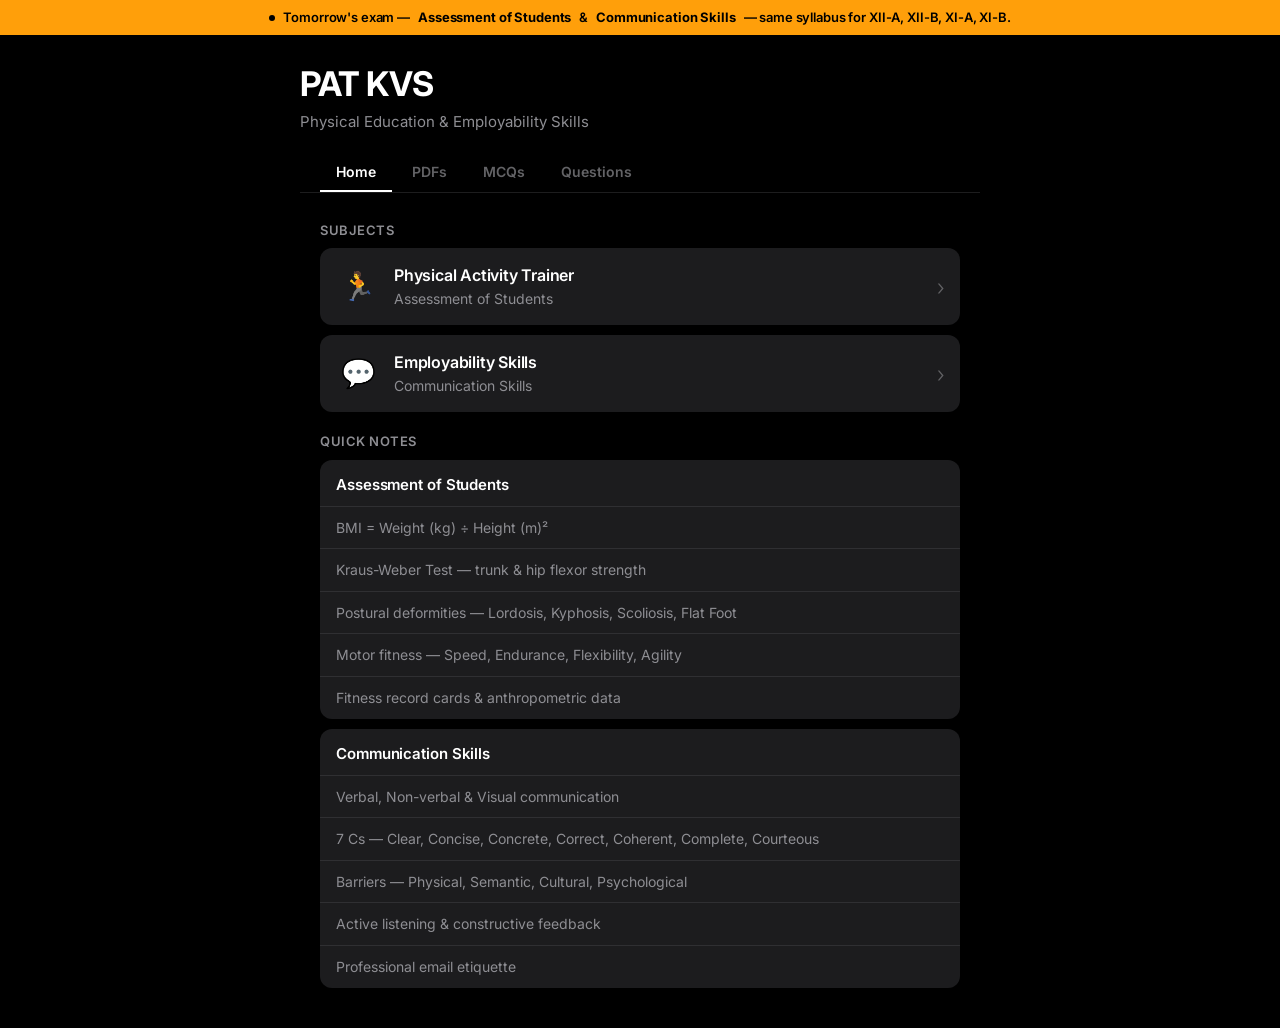
==== commit b0283f9c: "Add 100 MCQs, 2/3/4 mark questions with answers, remove PYQ tab" ====
--- a/public/index.html
+++ b/public/index.html
@@ -31,7 +31,7 @@
         <button class="tab active" data-page="home">Home</button>
         <button class="tab" data-page="pdfs">PDFs</button>
         <button class="tab" data-page="mcq">MCQs</button>
-        <button class="tab" data-page="pyq">PYQs</button>
+        <button class="tab" data-page="questions">Questions</button>
     </nav>
 
     <!-- Pages -->
@@ -65,7 +65,7 @@
                     <div class="list-header">Assessment of Students</div>
                     <div class="list-item">BMI = Weight (kg) ÷ Height (m)²</div>
                     <div class="list-item">Kraus-Weber Test — trunk & hip flexor strength</div>
-                    <div class="list-item">Postural deformities — Lordosis, Kyphosis, Flat Foot</div>
+                    <div class="list-item">Postural deformities — Lordosis, Kyphosis, Scoliosis, Flat Foot</div>
                     <div class="list-item">Motor fitness — Speed, Endurance, Flexibility, Agility</div>
                     <div class="list-item">Fitness record cards & anthropometric data</div>
                 </div>
@@ -120,17 +120,17 @@
 
         <!-- MCQ PAGE -->
         <section class="page" id="page-mcq">
-            <div class="section-label">Practice MCQs</div>
+            <div class="section-label">Practice MCQs · 100 Questions</div>
             <div class="card-group">
                 <div class="quiz-container" id="mcq-container"></div>
             </div>
         </section>
 
-        <!-- PYQ PAGE -->
-        <section class="page" id="page-pyq">
-            <div class="section-label">Previous Year Questions</div>
+        <!-- QUESTIONS PAGE (2M, 3M, 4M) -->
+        <section class="page" id="page-questions">
+            <div class="section-label">Short Answer Questions · 2, 3 & 4 Marks</div>
             <div class="card-group">
-                <div class="quiz-container" id="pyq-container"></div>
+                <div class="sa-container" id="questions-container"></div>
             </div>
         </section>
 
--- a/public/style.css
+++ b/public/style.css
@@ -439,6 +439,91 @@
 
 .q-btn-outline:hover { opacity: 0.85; }
 
+/* Short Answer Questions */
+.sa-container {
+    display: flex;
+    flex-direction: column;
+    gap: 1px;
+    background: var(--separator);
+    border-radius: var(--radius);
+    overflow: hidden;
+}
+
+.sa-item {
+    background: var(--bg-elevated);
+}
+
+.sa-header {
+    display: flex;
+    justify-content: space-between;
+    align-items: center;
+    padding: 14px 16px;
+    cursor: pointer;
+    transition: background 0.15s;
+    gap: 12px;
+}
+
+.sa-header:hover { background: var(--bg-secondary); }
+
+.sa-info {
+    display: flex;
+    align-items: flex-start;
+    gap: 10px;
+    flex: 1;
+    min-width: 0;
+}
+
+.sa-badge {
+    background: var(--bg-tertiary);
+    color: var(--accent);
+    font-size: 11px;
+    font-weight: 700;
+    padding: 3px 8px;
+    border-radius: 6px;
+    flex-shrink: 0;
+    margin-top: 1px;
+}
+
+.sa-q {
+    font-size: 15px;
+    font-weight: 500;
+    line-height: 1.4;
+}
+
+.sa-toggle {
+    font-size: 20px;
+    color: var(--text-tertiary);
+    font-weight: 300;
+    flex-shrink: 0;
+    transition: transform 0.2s;
+}
+
+.sa-item.open .sa-toggle {
+    transform: rotate(45deg);
+}
+
+.sa-answer {
+    max-height: 0;
+    overflow: hidden;
+    transition: max-height 0.3s ease;
+}
+
+.sa-item.open .sa-answer {
+    max-height: 800px;
+}
+
+.sa-answer-inner {
+    padding: 0 16px 16px;
+    font-size: 14px;
+    color: var(--text-secondary);
+    line-height: 1.6;
+    border-top: 1px solid var(--separator);
+    padding-top: 14px;
+    margin: 0 16px;
+    padding-left: 0;
+    padding-right: 0;
+}
+
 /* Responsive */
 @media (max-width: 500px) {
     .header-title { font-size: 28px; }
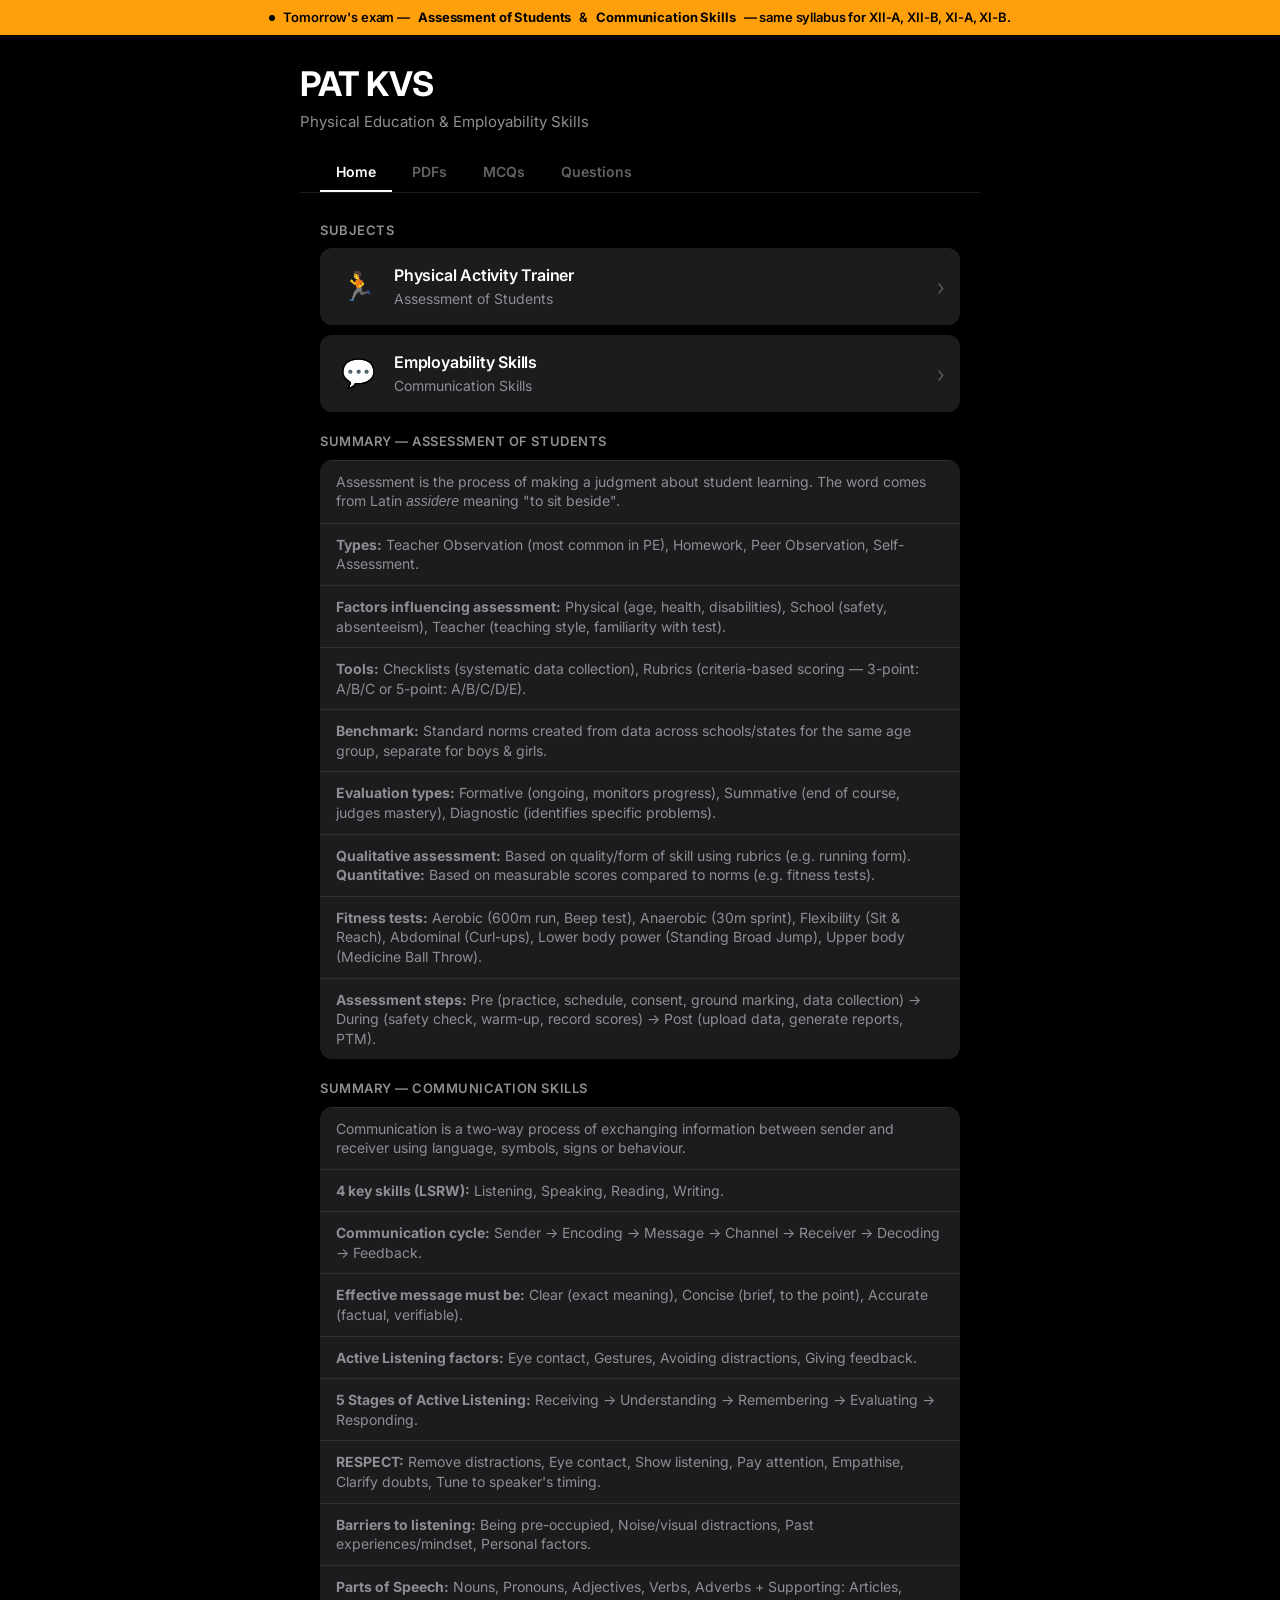
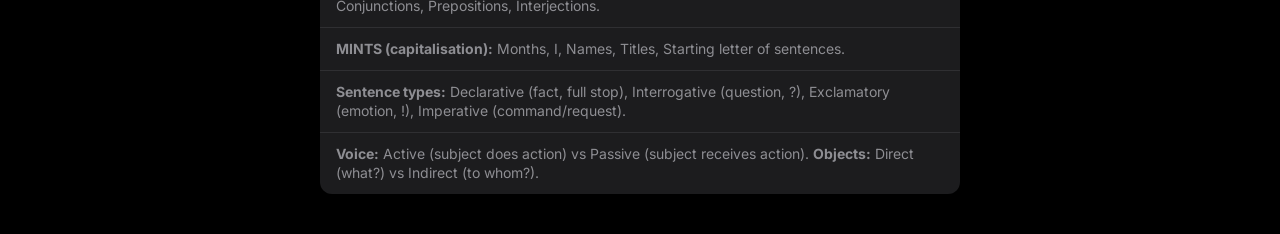
==== commit a45b7920: "Rewrite: textbook-accurate 100 MCQs, summaries from source text, download-only PDFs, 2/3/4M question" ====
--- a/public/index.html
+++ b/public/index.html
@@ -59,23 +59,36 @@
                 </div>
             </div>
 
-            <div class="section-label">Quick Notes</div>
+            <div class="section-label">Summary — Assessment of Students</div>
             <div class="card-group">
                 <div class="list-card">
-                    <div class="list-header">Assessment of Students</div>
-                    <div class="list-item">BMI = Weight (kg) ÷ Height (m)²</div>
-                    <div class="list-item">Kraus-Weber Test — trunk & hip flexor strength</div>
-                    <div class="list-item">Postural deformities — Lordosis, Kyphosis, Scoliosis, Flat Foot</div>
-                    <div class="list-item">Motor fitness — Speed, Endurance, Flexibility, Agility</div>
-                    <div class="list-item">Fitness record cards & anthropometric data</div>
+                    <div class="list-item">Assessment is the process of making a judgment about student learning. The word comes from Latin <em>assidere</em> meaning "to sit beside".</div>
+                    <div class="list-item"><strong>Types:</strong> Teacher Observation (most common in PE), Homework, Peer Observation, Self-Assessment.</div>
+                    <div class="list-item"><strong>Factors influencing assessment:</strong> Physical (age, health, disabilities), School (safety, absenteeism), Teacher (teaching style, familiarity with test).</div>
+                    <div class="list-item"><strong>Tools:</strong> Checklists (systematic data collection), Rubrics (criteria-based scoring — 3-point: A/B/C or 5-point: A/B/C/D/E).</div>
+                    <div class="list-item"><strong>Benchmark:</strong> Standard norms created from data across schools/states for the same age group, separate for boys &amp; girls.</div>
+                    <div class="list-item"><strong>Evaluation types:</strong> Formative (ongoing, monitors progress), Summative (end of course, judges mastery), Diagnostic (identifies specific problems).</div>
+                    <div class="list-item"><strong>Qualitative assessment:</strong> Based on quality/form of skill using rubrics (e.g. running form). <strong>Quantitative:</strong> Based on measurable scores compared to norms (e.g. fitness tests).</div>
+                    <div class="list-item"><strong>Fitness tests:</strong> Aerobic (600m run, Beep test), Anaerobic (30m sprint), Flexibility (Sit &amp; Reach), Abdominal (Curl-ups), Lower body power (Standing Broad Jump), Upper body (Medicine Ball Throw).</div>
+                    <div class="list-item"><strong>Assessment steps:</strong> Pre (practice, schedule, consent, ground marking, data collection) → During (safety check, warm-up, record scores) → Post (upload data, generate reports, PTM).</div>
                 </div>
+            </div>
+
+            <div class="section-label">Summary — Communication Skills</div>
+            <div class="card-group">
                 <div class="list-card">
-                    <div class="list-header">Communication Skills</div>
-                    <div class="list-item">Verbal, Non-verbal & Visual communication</div>
-                    <div class="list-item">7 Cs — Clear, Concise, Concrete, Correct, Coherent, Complete, Courteous</div>
-                    <div class="list-item">Barriers — Physical, Semantic, Cultural, Psychological</div>
-                    <div class="list-item">Active listening & constructive feedback</div>
-                    <div class="list-item">Professional email etiquette</div>
+                    <div class="list-item">Communication is a two-way process of exchanging information between sender and receiver using language, symbols, signs or behaviour.</div>
+                    <div class="list-item"><strong>4 key skills (LSRW):</strong> Listening, Speaking, Reading, Writing.</div>
+                    <div class="list-item"><strong>Communication cycle:</strong> Sender → Encoding → Message → Channel → Receiver → Decoding → Feedback.</div>
+                    <div class="list-item"><strong>Effective message must be:</strong> Clear (exact meaning), Concise (brief, to the point), Accurate (factual, verifiable).</div>
+                    <div class="list-item"><strong>Active Listening factors:</strong> Eye contact, Gestures, Avoiding distractions, Giving feedback.</div>
+                    <div class="list-item"><strong>5 Stages of Active Listening:</strong> Receiving → Understanding → Remembering → Evaluating → Responding.</div>
+                    <div class="list-item"><strong>RESPECT:</strong> Remove distractions, Eye contact, Show listening, Pay attention, Empathise, Clarify doubts, Tune to speaker's timing.</div>
+                    <div class="list-item"><strong>Barriers to listening:</strong> Being pre-occupied, Noise/visual distractions, Past experiences/mindset, Personal factors.</div>
+                    <div class="list-item"><strong>Parts of Speech:</strong> Nouns, Pronouns, Adjectives, Verbs, Adverbs + Supporting: Articles, Conjunctions, Prepositions, Interjections.</div>
+                    <div class="list-item"><strong>MINTS (capitalisation):</strong> Months, I, Names, Titles, Starting letter of sentences.</div>
+                    <div class="list-item"><strong>Sentence types:</strong> Declarative (fact, full stop), Interrogative (question, ?), Exclamatory (emotion, !), Imperative (command/request).</div>
+                    <div class="list-item"><strong>Voice:</strong> Active (subject does action) vs Passive (subject receives action). <strong>Objects:</strong> Direct (what?) vs Indirect (to whom?).</div>
                 </div>
             </div>
         </section>
@@ -84,36 +97,21 @@
         <section class="page" id="page-pdfs">
             <div class="section-label">Textbook PDFs</div>
             <div class="card-group">
-                <div class="pdf-card">
-                    <div class="pdf-header">
-                        <div>
-                            <div class="pdf-name">Physical Activity Trainer</div>
-                            <div class="pdf-meta">Assessment of Students · 13.1 MB</div>
-                        </div>
-                        <div class="pdf-actions">
-                            <a href="pdfs/Physical_Activity_Trainer_XII.pdf" target="_blank" class="btn-sm">Open</a>
-                            <a href="pdfs/Physical_Activity_Trainer_XII.pdf" download class="btn-sm btn-filled">Download</a>
-                        </div>
+                <div class="card" onclick="window.open('pdfs/Physical_Activity_Trainer_XII.pdf')">
+                    <div class="card-icon">📄</div>
+                    <div class="card-body">
+                        <div class="card-title">Physical Activity Trainer</div>
+                        <div class="card-desc">Assessment of Students · 13.1 MB</div>
                     </div>
-                    <div class="pdf-viewer-wrap">
-                        <iframe src="pdfs/Physical_Activity_Trainer_XII.pdf" title="Physical Activity Trainer PDF"></iframe>
+                    <a href="pdfs/Physical_Activity_Trainer_XII.pdf" download class="btn-sm btn-filled" onclick="event.stopPropagation()">Download</a>
+                </div>
+                <div class="card" onclick="window.open('pdfs/Employability_Skills_XII.pdf')">
+                    <div class="card-icon">📄</div>
+                    <div class="card-body">
+                        <div class="card-title">Employability Skills</div>
+                        <div class="card-desc">Communication Skills · 488 KB</div>
                     </div>
-                </div>
-
-                <div class="pdf-card">
-                    <div class="pdf-header">
-                        <div>
-                            <div class="pdf-name">Employability Skills</div>
-                            <div class="pdf-meta">Communication Skills · 488 KB</div>
-                        </div>
-                        <div class="pdf-actions">
-                            <a href="pdfs/Employability_Skills_XII.pdf" target="_blank" class="btn-sm">Open</a>
-                            <a href="pdfs/Employability_Skills_XII.pdf" download class="btn-sm btn-filled">Download</a>
-                        </div>
-                    </div>
-                    <div class="pdf-viewer-wrap">
-                        <iframe src="pdfs/Employability_Skills_XII.pdf" title="Employability Skills PDF"></iframe>
-                    </div>
+                    <a href="pdfs/Employability_Skills_XII.pdf" download class="btn-sm btn-filled" onclick="event.stopPropagation()">Download</a>
                 </div>
             </div>
         </section>
@@ -128,7 +126,7 @@
 
         <!-- QUESTIONS PAGE (2M, 3M, 4M) -->
         <section class="page" id="page-questions">
-            <div class="section-label">Short Answer Questions · 2, 3 & 4 Marks</div>
+            <div class="section-label">Short Answer Questions · 2, 3 &amp; 4 Marks</div>
             <div class="card-group">
                 <div class="sa-container" id="questions-container"></div>
             </div>
